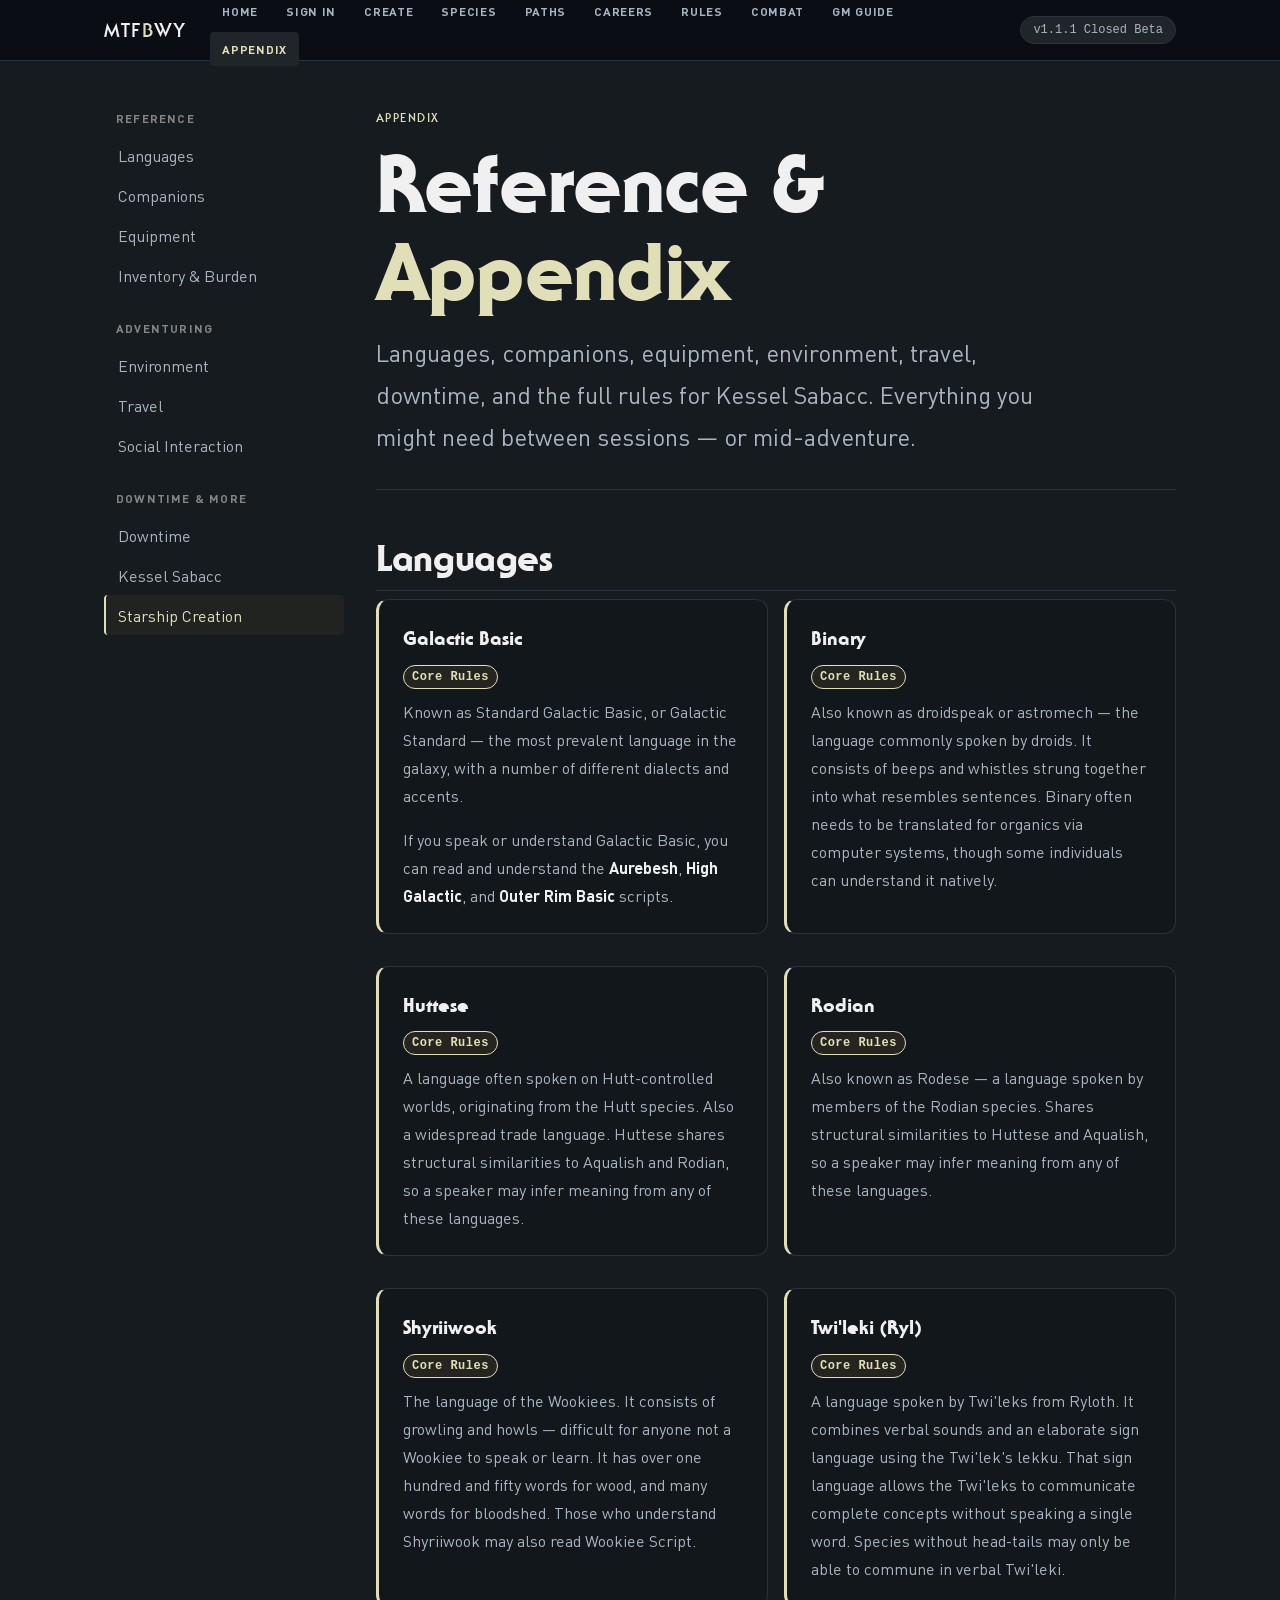
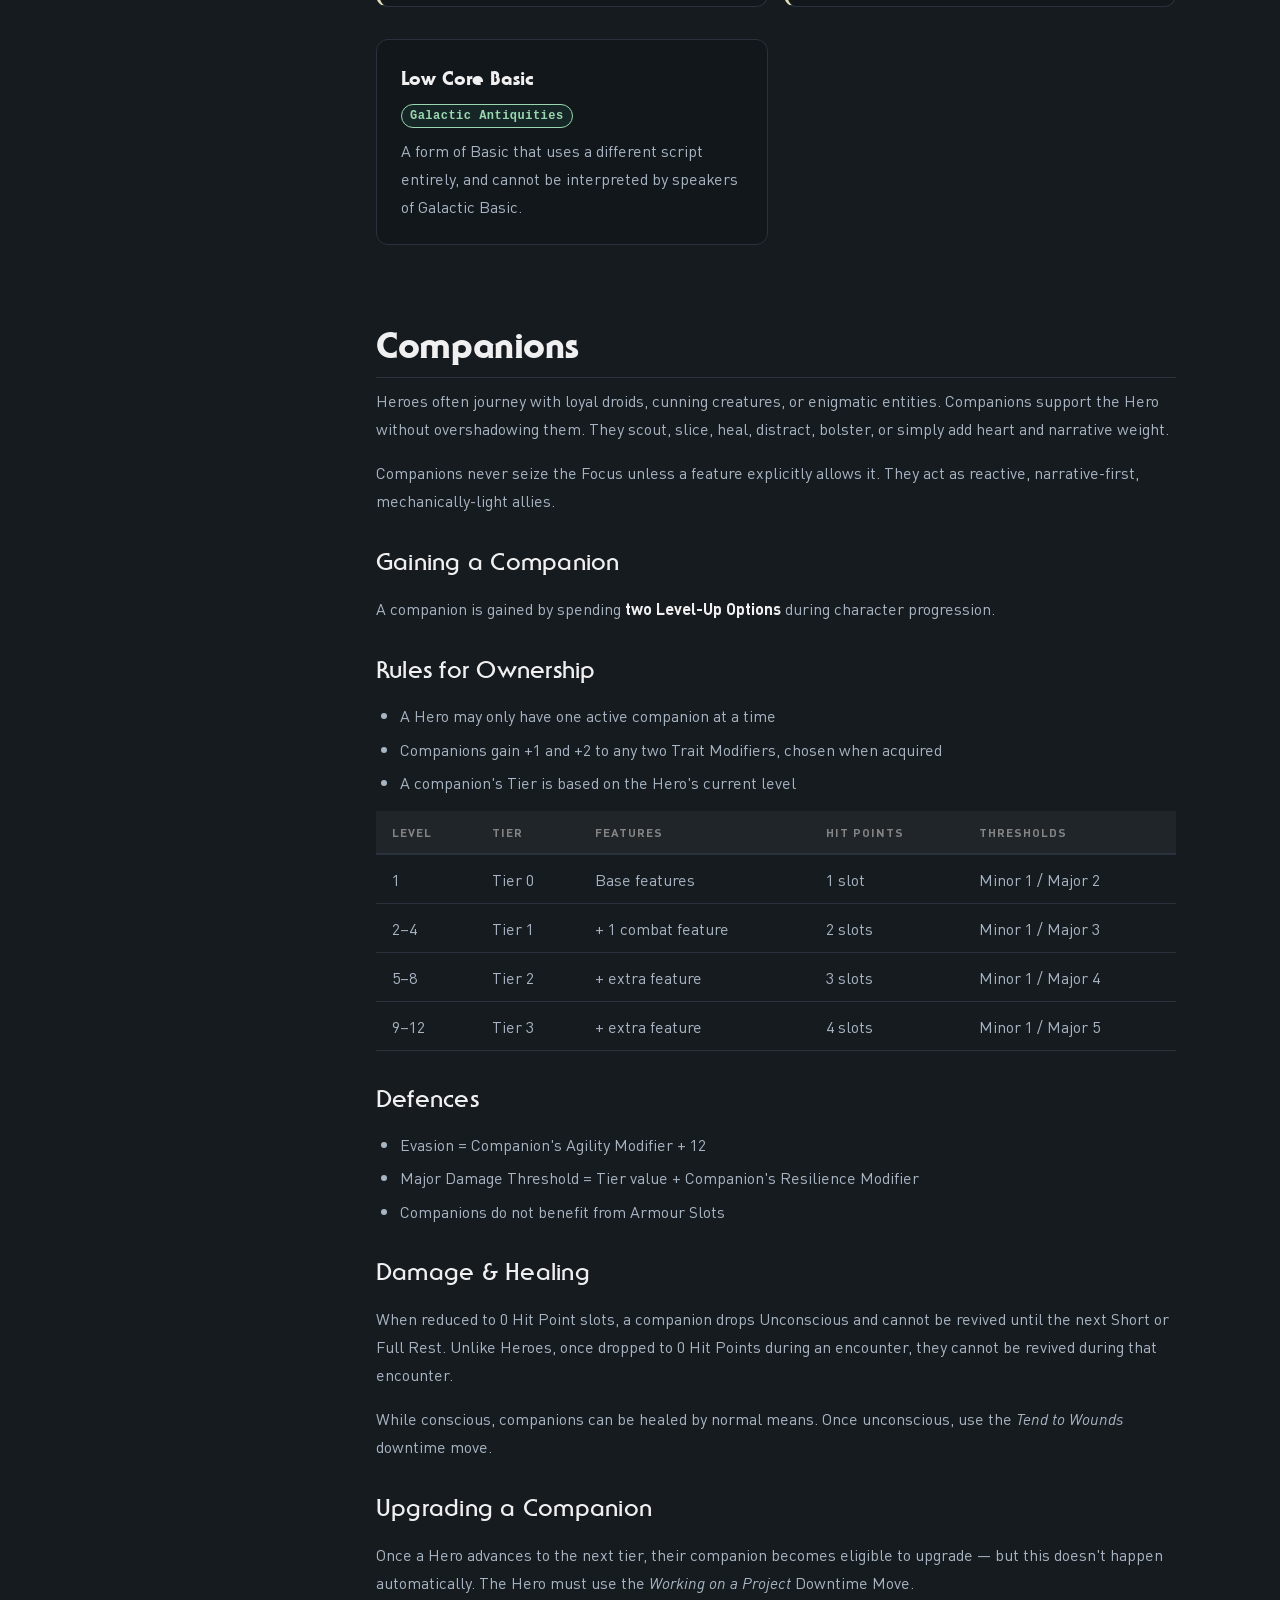
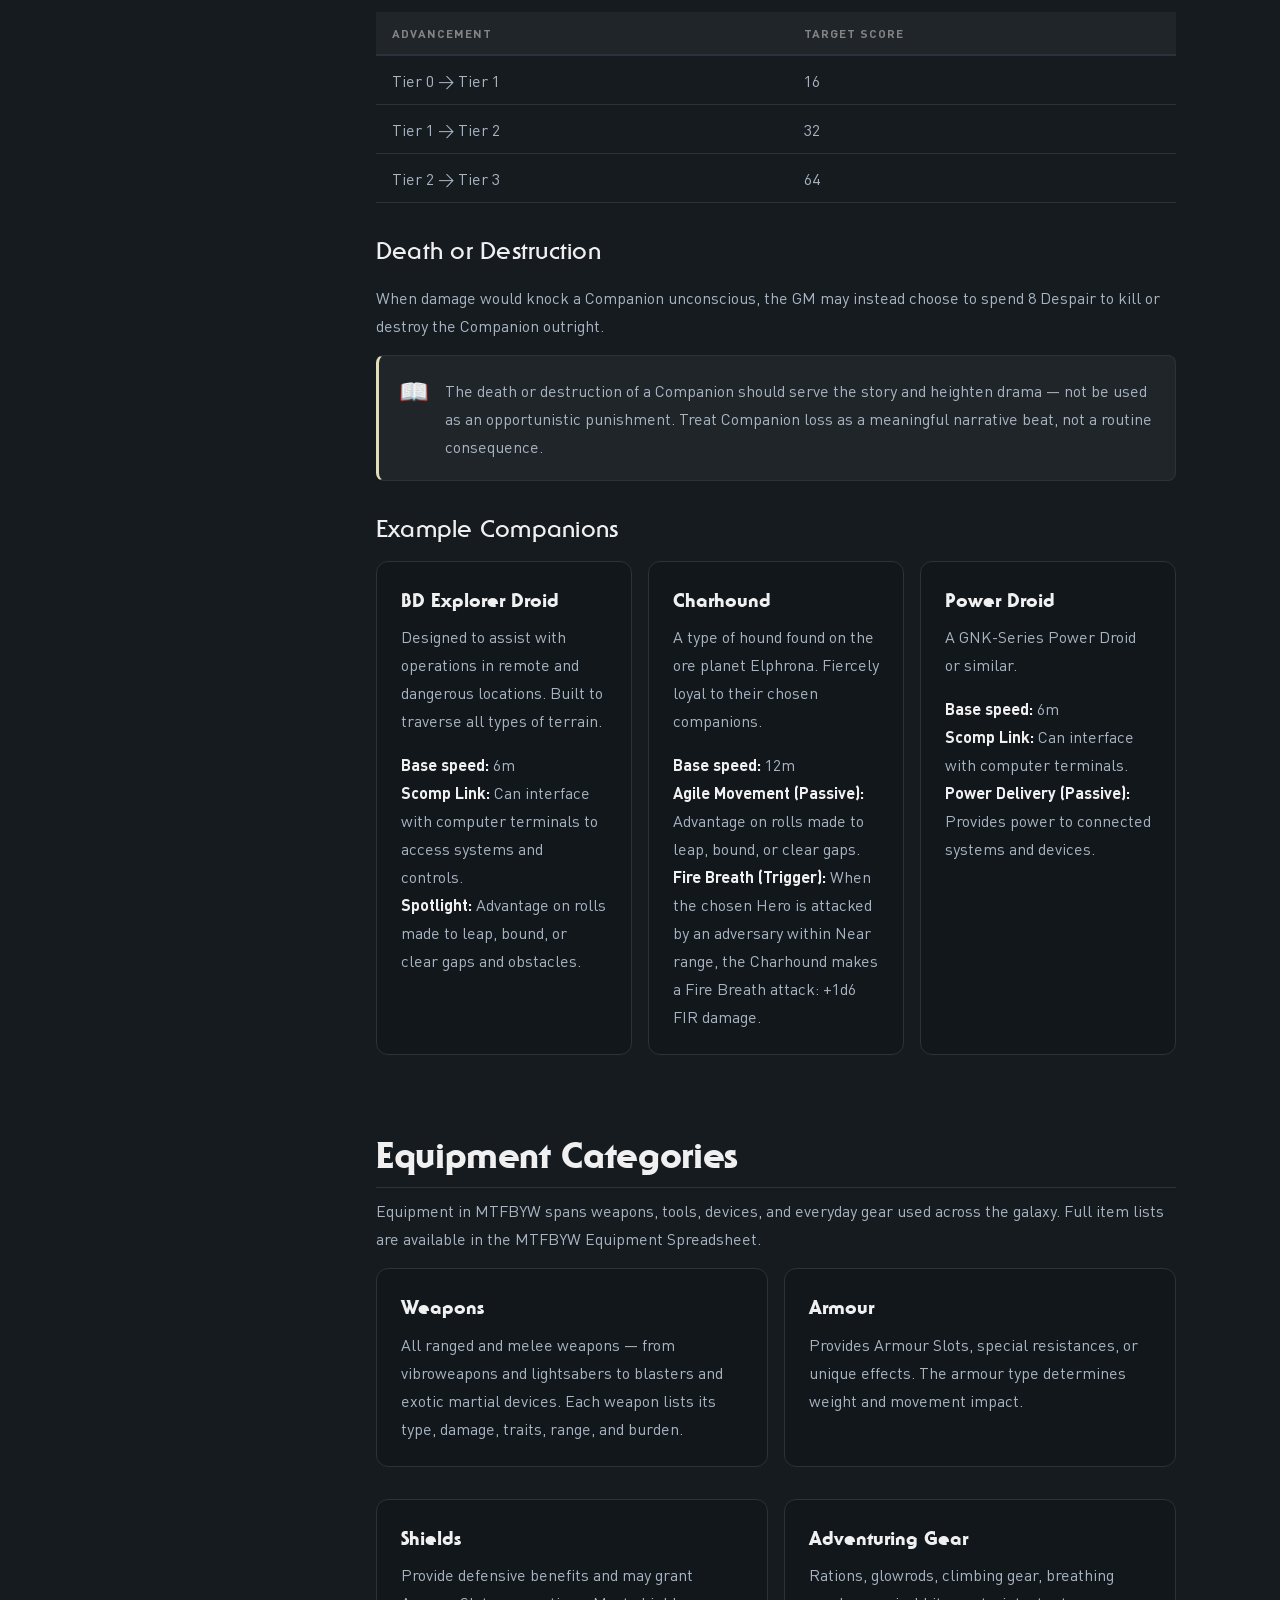
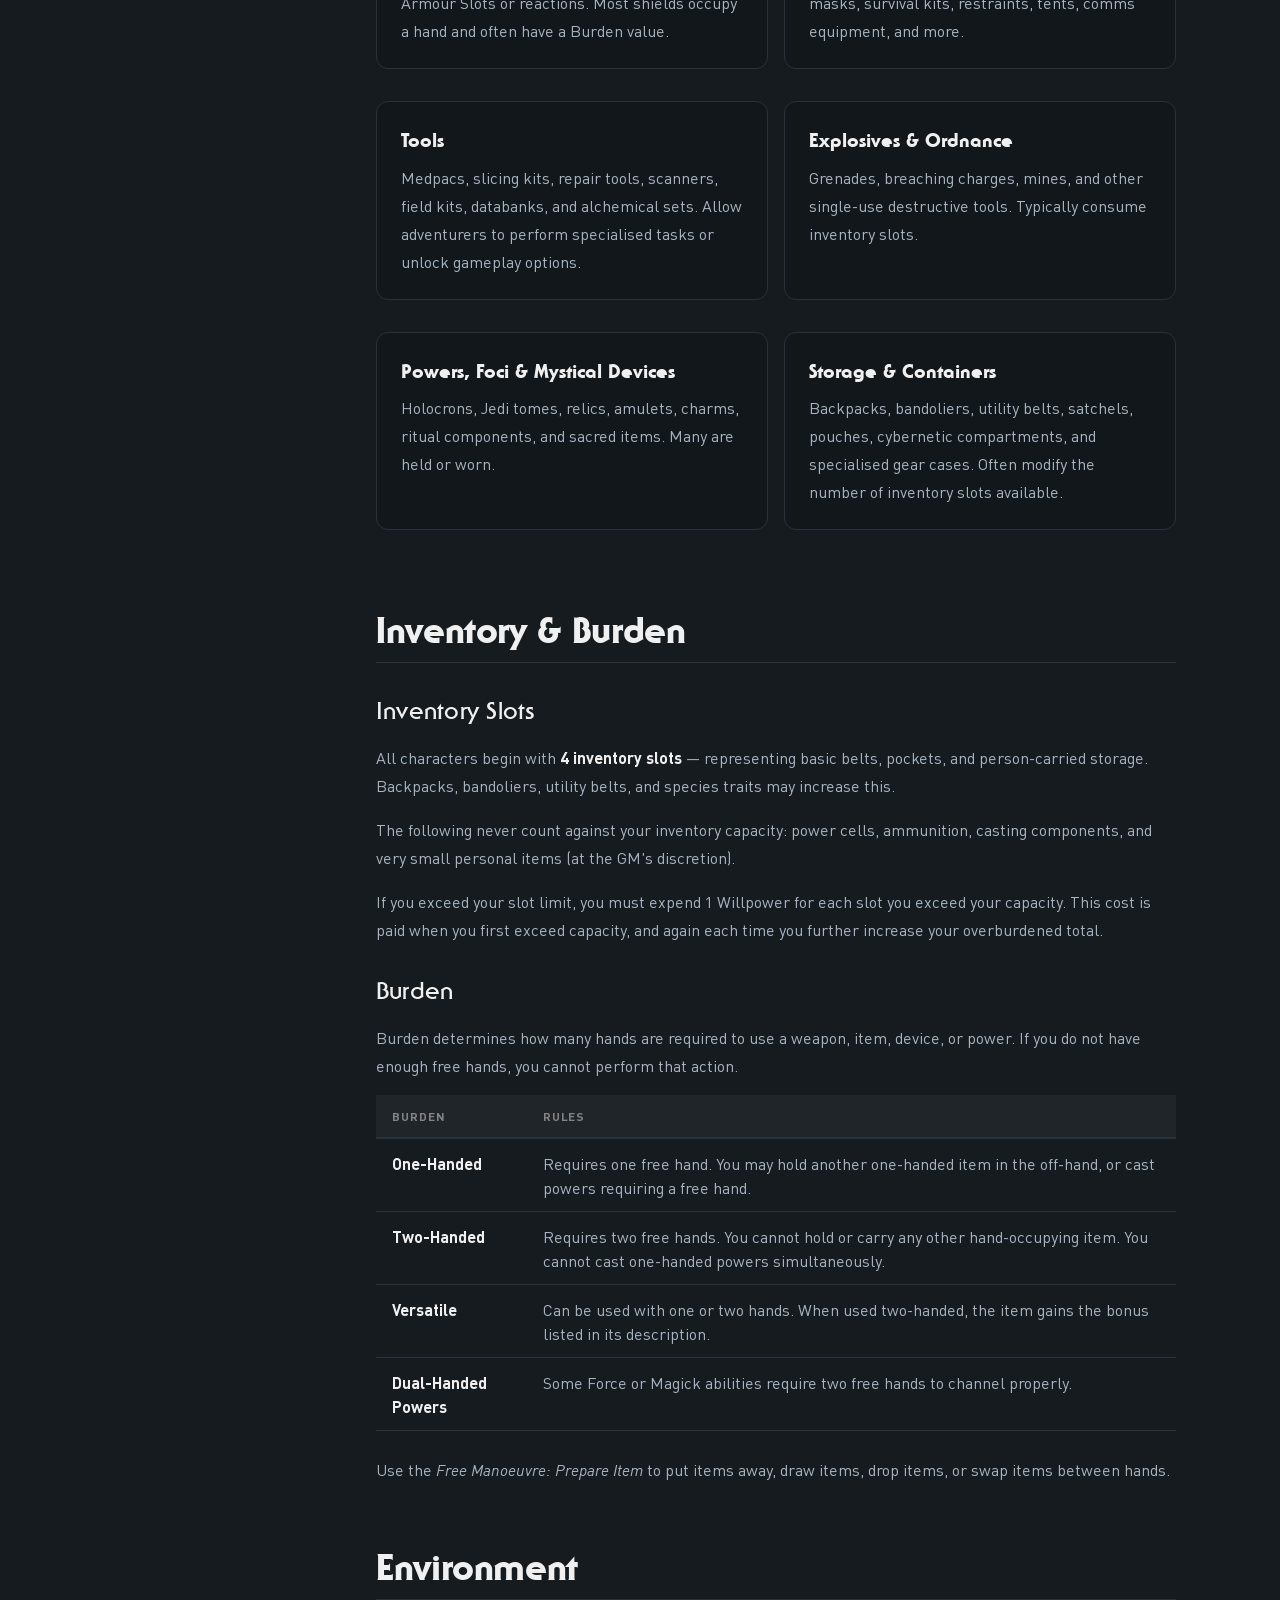
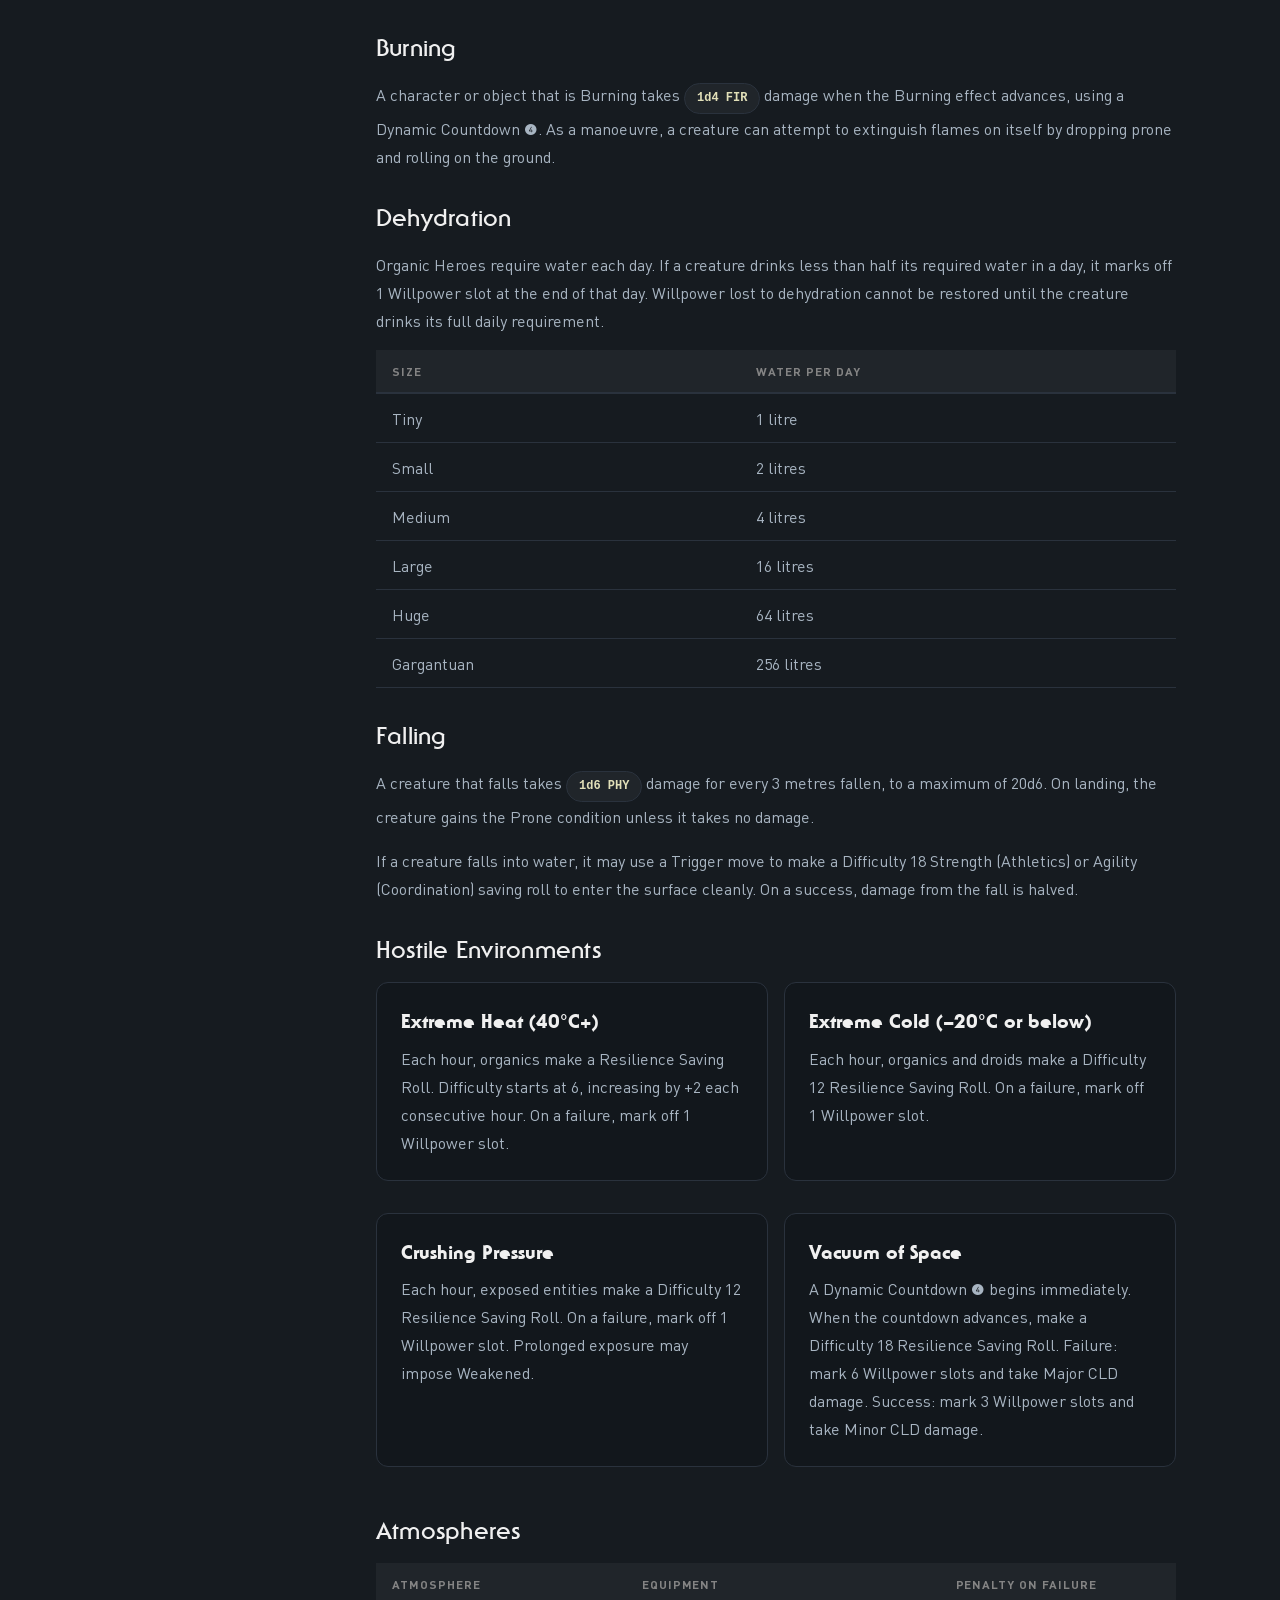
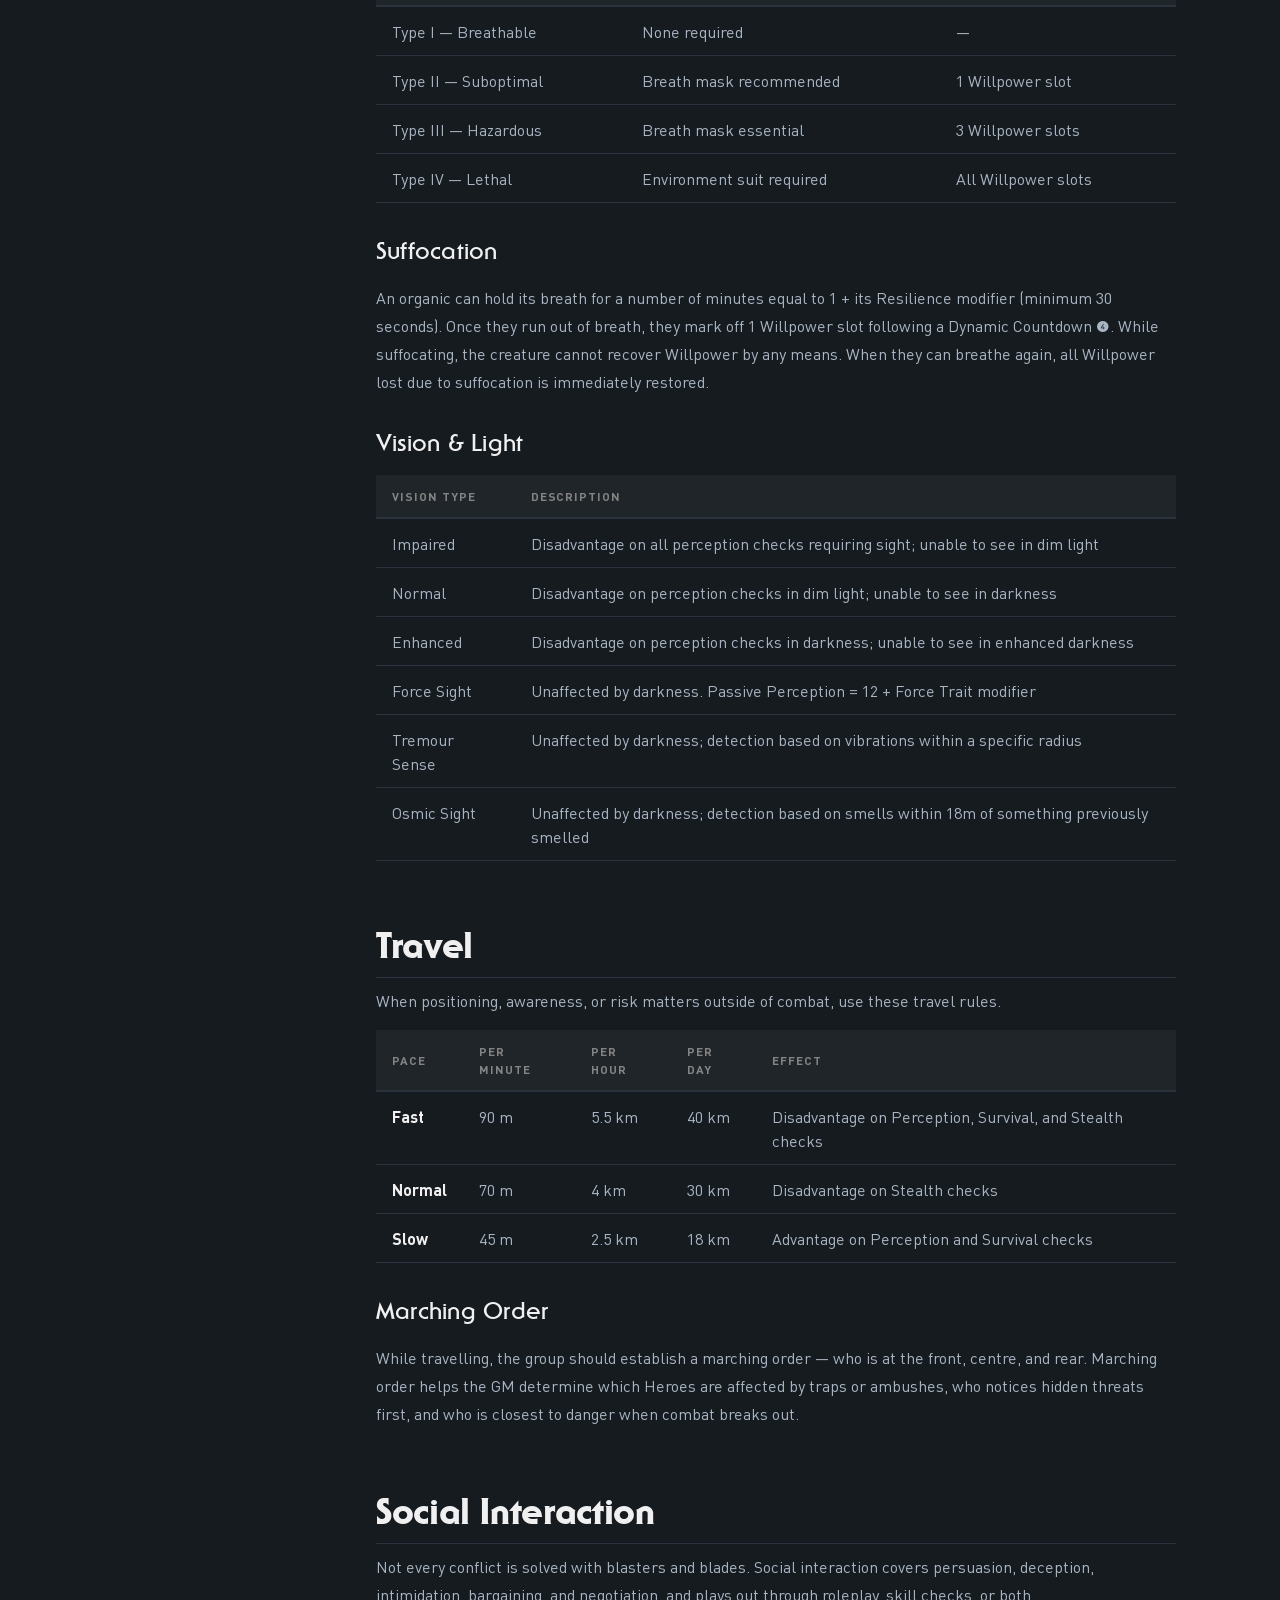
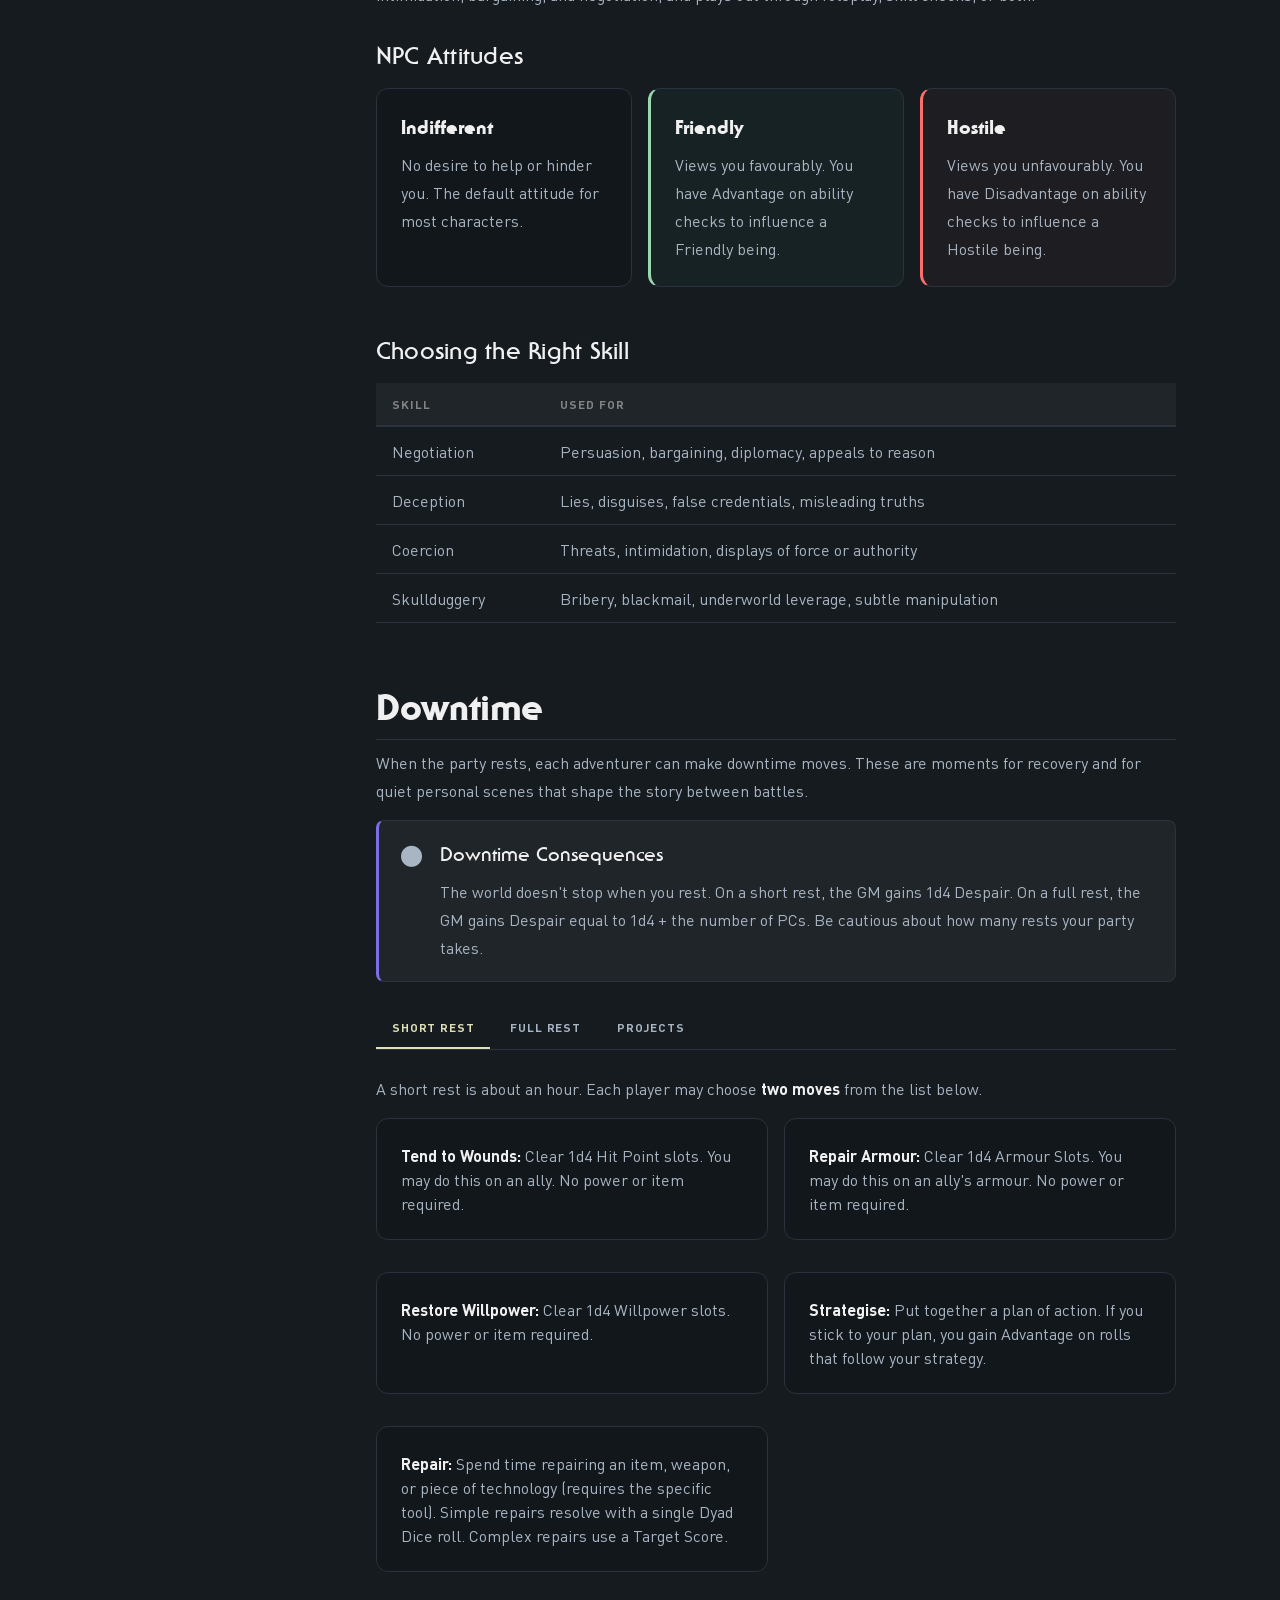
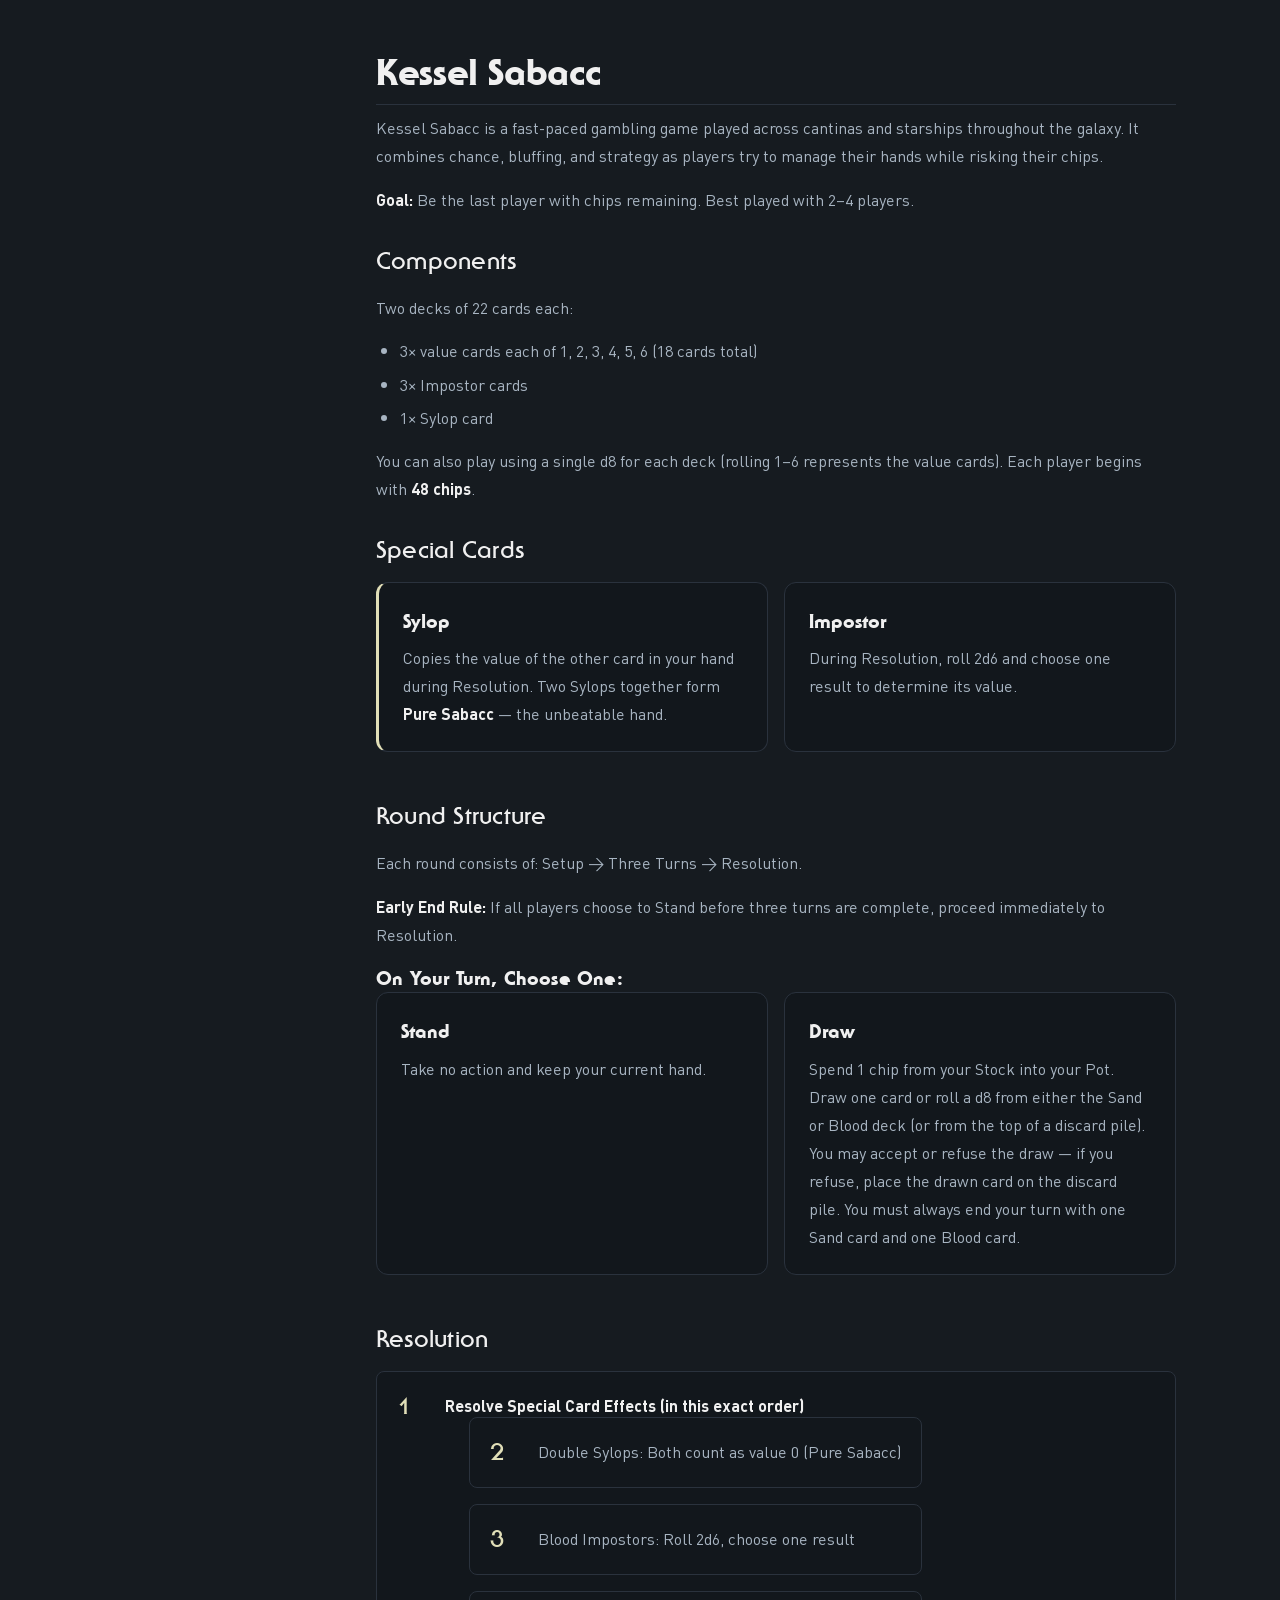
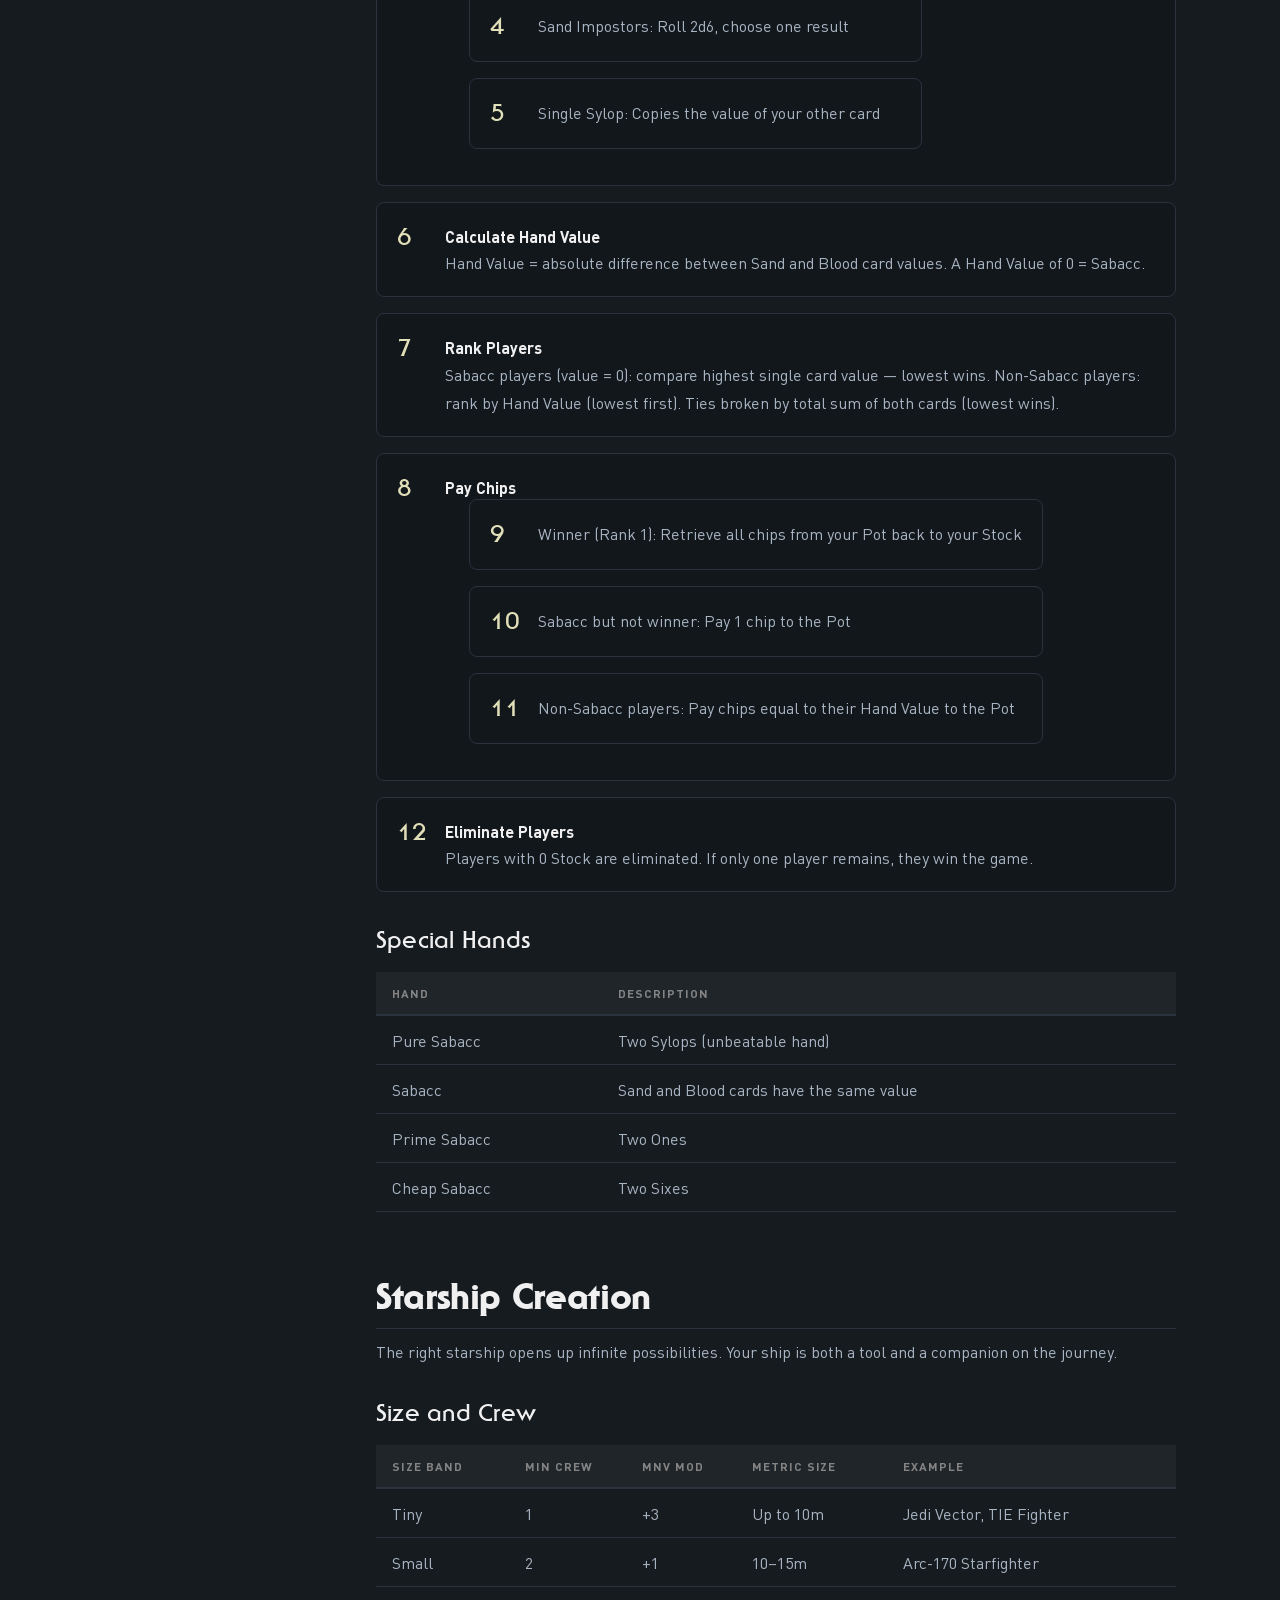
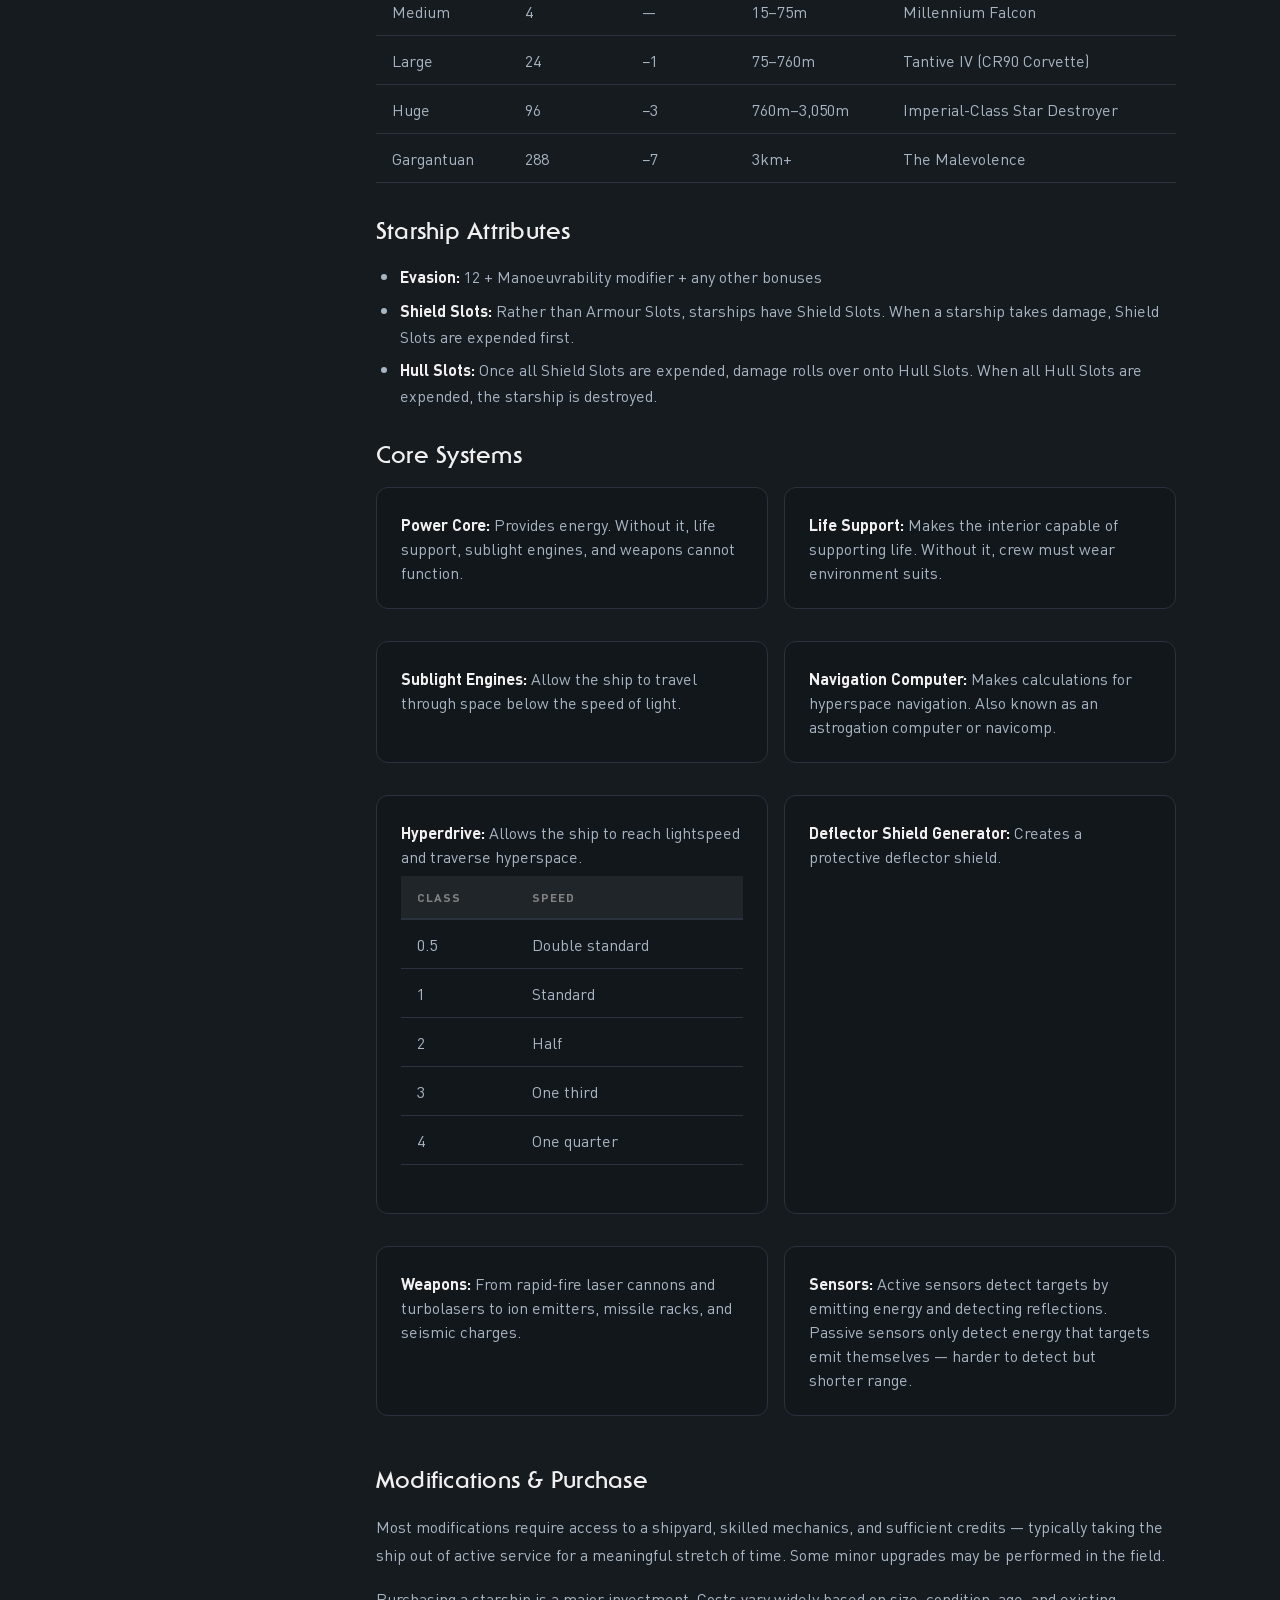
==== appendix.html @ 718ded1e "Add files via upload" ====
<!DOCTYPE html>
<html lang="en-GB">
<head>
  <meta charset="UTF-8">
  <meta name="viewport" content="width=device-width, initial-scale=1.0">
  <title>Appendix — MTFBYW</title>
  <link rel="stylesheet" href="css/tokens.css">
  <link rel="stylesheet" href="css/layout.css">
</head>
<body>

<div id="site-header-mount"></div>

<div class="page-wrap">

  <aside class="sidebar">
    <div class="sidebar-group">
      <span class="sidebar-label">Reference</span>
      <a href="#languages"    class="sidebar-link">Languages</a>
      <a href="#companions"   class="sidebar-link">Companions</a>
      <a href="#equipment"    class="sidebar-link">Equipment</a>
      <a href="#inventory"    class="sidebar-link">Inventory &amp; Burden</a>
    </div>
    <div class="sidebar-group">
      <span class="sidebar-label">Adventuring</span>
      <a href="#environment"  class="sidebar-link">Environment</a>
      <a href="#travel"       class="sidebar-link">Travel</a>
      <a href="#social"       class="sidebar-link">Social Interaction</a>
    </div>
    <div class="sidebar-group">
      <span class="sidebar-label">Downtime &amp; More</span>
      <a href="#downtime"     class="sidebar-link">Downtime</a>
      <a href="#sabacc"       class="sidebar-link">Kessel Sabacc</a>
      <a href="#starships"    class="sidebar-link">Starship Creation</a>
    </div>
  </aside>

  <article class="content">

    <header class="page-hero">
      <span class="page-hero__eyebrow">Appendix</span>
      <h1 class="page-hero__title">Reference &amp; <em>Appendix</em></h1>
      <p class="page-hero__lead">Languages, companions, equipment, environment, travel, downtime, and the full rules for Kessel Sabacc. Everything you might need between sessions — or mid-adventure.</p>
    </header>

    <!-- Languages -->
    <section id="languages" class="rule-section">
      <h2 class="section-title">Languages</h2>

      <div class="grid-2">
        <div class="card card--feature">
          <div class="card__title">Galactic Basic</div>
          <span class="badge badge--core" style="margin-bottom:var(--space-2);display:inline-block;">Core Rules</span>
          <p>Known as Standard Galactic Basic, or Galactic Standard — the most prevalent language in the galaxy, with a number of different dialects and accents.</p>
          <p>If you speak or understand Galactic Basic, you can read and understand the <strong>Aurebesh</strong>, <strong>High Galactic</strong>, and <strong>Outer Rim Basic</strong> scripts.</p>
        </div>
        <div class="card card--feature">
          <div class="card__title">Binary</div>
          <span class="badge badge--core" style="margin-bottom:var(--space-2);display:inline-block;">Core Rules</span>
          <p>Also known as droidspeak or astromech — the language commonly spoken by droids. It consists of beeps and whistles strung together into what resembles sentences. Binary often needs to be translated for organics via computer systems, though some individuals can understand it natively.</p>
        </div>
        <div class="card card--feature">
          <div class="card__title">Huttese</div>
          <span class="badge badge--core" style="margin-bottom:var(--space-2);display:inline-block;">Core Rules</span>
          <p>A language often spoken on Hutt-controlled worlds, originating from the Hutt species. Also a widespread trade language. Huttese shares structural similarities to Aqualish and Rodian, so a speaker may infer meaning from any of these languages.</p>
        </div>
        <div class="card card--feature">
          <div class="card__title">Rodian</div>
          <span class="badge badge--core" style="margin-bottom:var(--space-2);display:inline-block;">Core Rules</span>
          <p>Also known as Rodese — a language spoken by members of the Rodian species. Shares structural similarities to Huttese and Aqualish, so a speaker may infer meaning from any of these languages.</p>
        </div>
        <div class="card card--feature">
          <div class="card__title">Shyriiwook</div>
          <span class="badge badge--core" style="margin-bottom:var(--space-2);display:inline-block;">Core Rules</span>
          <p>The language of the Wookiees. It consists of growling and howls — difficult for anyone not a Wookiee to speak or learn. It has over one hundred and fifty words for wood, and many words for bloodshed. Those who understand Shyriiwook may also read Wookiee Script.</p>
        </div>
        <div class="card card--feature">
          <div class="card__title">Twi'leki (Ryl)</div>
          <span class="badge badge--core" style="margin-bottom:var(--space-2);display:inline-block;">Core Rules</span>
          <p>A language spoken by Twi'leks from Ryloth. It combines verbal sounds and an elaborate sign language using the Twi'lek's lekku. That sign language allows the Twi'leks to communicate complete concepts without speaking a single word. Species without head-tails may only be able to commune in verbal Twi'leki.</p>
        </div>
        <div class="card">
          <div class="card__title">Low Core Basic</div>
          <span class="badge badge--sourcebook" style="margin-bottom:var(--space-2);display:inline-block;">Galactic Antiquities</span>
          <p>A form of Basic that uses a different script entirely, and cannot be interpreted by speakers of Galactic Basic.</p>
        </div>
      </div>
    </section>

    <!-- Companions -->
    <section id="companions" class="rule-section">
      <h2 class="section-title">Companions</h2>
      <p>Heroes often journey with loyal droids, cunning creatures, or enigmatic entities. Companions support the Hero without overshadowing them. They scout, slice, heal, distract, bolster, or simply add heart and narrative weight.</p>
      <p>Companions never seize the Focus unless a feature explicitly allows it. They act as reactive, narrative-first, mechanically-light allies.</p>

      <h3 class="section-subtitle">Gaining a Companion</h3>
      <p>A companion is gained by spending <strong>two Level-Up Options</strong> during character progression.</p>

      <h3 class="section-subtitle">Rules for Ownership</h3>
      <ul>
        <li>A Hero may only have one active companion at a time</li>
        <li>Companions gain +1 and +2 to any two Trait Modifiers, chosen when acquired</li>
        <li>A companion's Tier is based on the Hero's current level</li>
      </ul>

      <table>
        <thead><tr><th>Level</th><th>Tier</th><th>Features</th><th>Hit Points</th><th>Thresholds</th></tr></thead>
        <tbody>
          <tr><td>1</td><td>Tier 0</td><td>Base features</td><td>1 slot</td><td>Minor 1 / Major 2</td></tr>
          <tr><td>2–4</td><td>Tier 1</td><td>+ 1 combat feature</td><td>2 slots</td><td>Minor 1 / Major 3</td></tr>
          <tr><td>5–8</td><td>Tier 2</td><td>+ extra feature</td><td>3 slots</td><td>Minor 1 / Major 4</td></tr>
          <tr><td>9–12</td><td>Tier 3</td><td>+ extra feature</td><td>4 slots</td><td>Minor 1 / Major 5</td></tr>
        </tbody>
      </table>

      <h3 class="section-subtitle">Defences</h3>
      <ul>
        <li>Evasion = Companion's Agility Modifier + 12</li>
        <li>Major Damage Threshold = Tier value + Companion's Resilience Modifier</li>
        <li>Companions do not benefit from Armour Slots</li>
      </ul>

      <h3 class="section-subtitle">Damage &amp; Healing</h3>
      <p>When reduced to 0 Hit Point slots, a companion drops Unconscious and cannot be revived until the next Short or Full Rest. Unlike Heroes, once dropped to 0 Hit Points during an encounter, they cannot be revived during that encounter.</p>
      <p>While conscious, companions can be healed by normal means. Once unconscious, use the <em>Tend to Wounds</em> downtime move.</p>

      <h3 class="section-subtitle">Upgrading a Companion</h3>
      <p>Once a Hero advances to the next tier, their companion becomes eligible to upgrade — but this doesn't happen automatically. The Hero must use the <em>Working on a Project</em> Downtime Move.</p>

      <table>
        <thead><tr><th>Advancement</th><th>Target Score</th></tr></thead>
        <tbody>
          <tr><td>Tier 0 → Tier 1</td><td>16</td></tr>
          <tr><td>Tier 1 → Tier 2</td><td>32</td></tr>
          <tr><td>Tier 2 → Tier 3</td><td>64</td></tr>
        </tbody>
      </table>

      <h3 class="section-subtitle">Death or Destruction</h3>
      <p>When damage would knock a Companion unconscious, the GM may instead choose to spend 8 Despair to kill or destroy the Companion outright.</p>

      <div class="callout callout--balance">
        <div class="callout__icon">📖</div>
        <div class="callout__body">
          <p>The death or destruction of a Companion should serve the story and heighten drama — not be used as an opportunistic punishment. Treat Companion loss as a meaningful narrative beat, not a routine consequence.</p>
        </div>
      </div>

      <h3 class="section-subtitle">Example Companions</h3>
      <div class="grid-3">
        <div class="card">
          <div class="card__title">BD Explorer Droid</div>
          <p>Designed to assist with operations in remote and dangerous locations. Built to traverse all types of terrain.</p>
          <p><strong>Base speed:</strong> 6m<br>
          <strong>Scomp Link:</strong> Can interface with computer terminals to access systems and controls.<br>
          <strong>Spotlight:</strong> Advantage on rolls made to leap, bound, or clear gaps and obstacles.</p>
        </div>
        <div class="card">
          <div class="card__title">Charhound</div>
          <p>A type of hound found on the ore planet Elphrona. Fiercely loyal to their chosen companions.</p>
          <p><strong>Base speed:</strong> 12m<br>
          <strong>Agile Movement (Passive):</strong> Advantage on rolls made to leap, bound, or clear gaps.<br>
          <strong>Fire Breath (Trigger):</strong> When the chosen Hero is attacked by an adversary within Near range, the Charhound makes a Fire Breath attack: +1d6 FIR damage.</p>
        </div>
        <div class="card">
          <div class="card__title">Power Droid</div>
          <p>A GNK-Series Power Droid or similar.</p>
          <p><strong>Base speed:</strong> 6m<br>
          <strong>Scomp Link:</strong> Can interface with computer terminals.<br>
          <strong>Power Delivery (Passive):</strong> Provides power to connected systems and devices.</p>
        </div>
      </div>
    </section>

    <!-- Equipment -->
    <section id="equipment" class="rule-section">
      <h2 class="section-title">Equipment Categories</h2>
      <p>Equipment in MTFBYW spans weapons, tools, devices, and everyday gear used across the galaxy. Full item lists are available in the MTFBYW Equipment Spreadsheet.</p>

      <div class="grid-2">
        <div class="card"><div class="card__title">Weapons</div><p>All ranged and melee weapons — from vibroweapons and lightsabers to blasters and exotic martial devices. Each weapon lists its type, damage, traits, range, and burden.</p></div>
        <div class="card"><div class="card__title">Armour</div><p>Provides Armour Slots, special resistances, or unique effects. The armour type determines weight and movement impact.</p></div>
        <div class="card"><div class="card__title">Shields</div><p>Provide defensive benefits and may grant Armour Slots or reactions. Most shields occupy a hand and often have a Burden value.</p></div>
        <div class="card"><div class="card__title">Adventuring Gear</div><p>Rations, glowrods, climbing gear, breathing masks, survival kits, restraints, tents, comms equipment, and more.</p></div>
        <div class="card"><div class="card__title">Tools</div><p>Medpacs, slicing kits, repair tools, scanners, field kits, databanks, and alchemical sets. Allow adventurers to perform specialised tasks or unlock gameplay options.</p></div>
        <div class="card"><div class="card__title">Explosives &amp; Ordnance</div><p>Grenades, breaching charges, mines, and other single-use destructive tools. Typically consume inventory slots.</p></div>
        <div class="card"><div class="card__title">Powers, Foci &amp; Mystical Devices</div><p>Holocrons, Jedi tomes, relics, amulets, charms, ritual components, and sacred items. Many are held or worn.</p></div>
        <div class="card"><div class="card__title">Storage &amp; Containers</div><p>Backpacks, bandoliers, utility belts, satchels, pouches, cybernetic compartments, and specialised gear cases. Often modify the number of inventory slots available.</p></div>
      </div>
    </section>

    <!-- Inventory and Burden -->
    <section id="inventory" class="rule-section">
      <h2 class="section-title">Inventory &amp; Burden</h2>

      <h3 class="section-subtitle">Inventory Slots</h3>
      <p>All characters begin with <strong>4 inventory slots</strong> — representing basic belts, pockets, and person-carried storage. Backpacks, bandoliers, utility belts, and species traits may increase this.</p>

      <p>The following never count against your inventory capacity: power cells, ammunition, casting components, and very small personal items (at the GM's discretion).</p>

      <p>If you exceed your slot limit, you must expend 1 Willpower for each slot you exceed your capacity. This cost is paid when you first exceed capacity, and again each time you further increase your overburdened total.</p>

      <h3 class="section-subtitle">Burden</h3>
      <p>Burden determines how many hands are required to use a weapon, item, device, or power. If you do not have enough free hands, you cannot perform that action.</p>

      <table>
        <thead><tr><th>Burden</th><th>Rules</th></tr></thead>
        <tbody>
          <tr><td><strong>One-Handed</strong></td><td>Requires one free hand. You may hold another one-handed item in the off-hand, or cast powers requiring a free hand.</td></tr>
          <tr><td><strong>Two-Handed</strong></td><td>Requires two free hands. You cannot hold or carry any other hand-occupying item. You cannot cast one-handed powers simultaneously.</td></tr>
          <tr><td><strong>Versatile</strong></td><td>Can be used with one or two hands. When used two-handed, the item gains the bonus listed in its description.</td></tr>
          <tr><td><strong>Dual-Handed Powers</strong></td><td>Some Force or Magick abilities require two free hands to channel properly.</td></tr>
        </tbody>
      </table>

      <p>Use the <em>Free Manoeuvre: Prepare Item</em> to put items away, draw items, drop items, or swap items between hands.</p>
    </section>

    <!-- Environment -->
    <section id="environment" class="rule-section">
      <h2 class="section-title">Environment</h2>

      <h3 class="section-subtitle">Burning</h3>
      <p>A character or object that is Burning takes <span class="die-pill">1d4 FIR</span> damage when the Burning effect advances, using a Dynamic Countdown (4). As a manoeuvre, a creature can attempt to extinguish flames on itself by dropping prone and rolling on the ground.</p>

      <h3 class="section-subtitle">Dehydration</h3>
      <p>Organic Heroes require water each day. If a creature drinks less than half its required water in a day, it marks off 1 Willpower slot at the end of that day. Willpower lost to dehydration cannot be restored until the creature drinks its full daily requirement.</p>
      <table>
        <thead><tr><th>Size</th><th>Water per Day</th></tr></thead>
        <tbody>
          <tr><td>Tiny</td><td>1 litre</td></tr>
          <tr><td>Small</td><td>2 litres</td></tr>
          <tr><td>Medium</td><td>4 litres</td></tr>
          <tr><td>Large</td><td>16 litres</td></tr>
          <tr><td>Huge</td><td>64 litres</td></tr>
          <tr><td>Gargantuan</td><td>256 litres</td></tr>
        </tbody>
      </table>

      <h3 class="section-subtitle">Falling</h3>
      <p>A creature that falls takes <span class="die-pill">1d6 PHY</span> damage for every 3 metres fallen, to a maximum of 20d6. On landing, the creature gains the Prone condition unless it takes no damage.</p>
      <p>If a creature falls into water, it may use a Trigger move to make a Difficulty 18 Strength (Athletics) or Agility (Coordination) saving roll to enter the surface cleanly. On a success, damage from the fall is halved.</p>

      <h3 class="section-subtitle">Hostile Environments</h3>
      <div class="grid-2">
        <div class="card">
          <div class="card__title">Extreme Heat (40°C+)</div>
          <p>Each hour, organics make a Resilience Saving Roll. Difficulty starts at 6, increasing by +2 each consecutive hour. On a failure, mark off 1 Willpower slot.</p>
        </div>
        <div class="card">
          <div class="card__title">Extreme Cold (−20°C or below)</div>
          <p>Each hour, organics and droids make a Difficulty 12 Resilience Saving Roll. On a failure, mark off 1 Willpower slot.</p>
        </div>
        <div class="card">
          <div class="card__title">Crushing Pressure</div>
          <p>Each hour, exposed entities make a Difficulty 12 Resilience Saving Roll. On a failure, mark off 1 Willpower slot. Prolonged exposure may impose Weakened.</p>
        </div>
        <div class="card">
          <div class="card__title">Vacuum of Space</div>
          <p>A Dynamic Countdown (4) begins immediately. When the countdown advances, make a Difficulty 18 Resilience Saving Roll. Failure: mark 6 Willpower slots and take Major CLD damage. Success: mark 3 Willpower slots and take Minor CLD damage.</p>
        </div>
      </div>

      <h3 class="section-subtitle">Atmospheres</h3>
      <table>
        <thead><tr><th>Atmosphere</th><th>Equipment</th><th>Penalty on Failure</th></tr></thead>
        <tbody>
          <tr><td>Type I — Breathable</td><td>None required</td><td>—</td></tr>
          <tr><td>Type II — Suboptimal</td><td>Breath mask recommended</td><td>1 Willpower slot</td></tr>
          <tr><td>Type III — Hazardous</td><td>Breath mask essential</td><td>3 Willpower slots</td></tr>
          <tr><td>Type IV — Lethal</td><td>Environment suit required</td><td>All Willpower slots</td></tr>
        </tbody>
      </table>

      <h3 class="section-subtitle">Suffocation</h3>
      <p>An organic can hold its breath for a number of minutes equal to 1 + its Resilience modifier (minimum 30 seconds). Once they run out of breath, they mark off 1 Willpower slot following a Dynamic Countdown (4). While suffocating, the creature cannot recover Willpower by any means. When they can breathe again, all Willpower lost due to suffocation is immediately restored.</p>

      <h3 class="section-subtitle">Vision &amp; Light</h3>
      <table>
        <thead><tr><th>Vision Type</th><th>Description</th></tr></thead>
        <tbody>
          <tr><td>Impaired</td><td>Disadvantage on all perception checks requiring sight; unable to see in dim light</td></tr>
          <tr><td>Normal</td><td>Disadvantage on perception checks in dim light; unable to see in darkness</td></tr>
          <tr><td>Enhanced</td><td>Disadvantage on perception checks in darkness; unable to see in enhanced darkness</td></tr>
          <tr><td>Force Sight</td><td>Unaffected by darkness. Passive Perception = 12 + Force Trait modifier</td></tr>
          <tr><td>Tremour Sense</td><td>Unaffected by darkness; detection based on vibrations within a specific radius</td></tr>
          <tr><td>Osmic Sight</td><td>Unaffected by darkness; detection based on smells within 18m of something previously smelled</td></tr>
        </tbody>
      </table>
    </section>

    <!-- Travel -->
    <section id="travel" class="rule-section">
      <h2 class="section-title">Travel</h2>
      <p>When positioning, awareness, or risk matters outside of combat, use these travel rules.</p>

      <table>
        <thead><tr><th>Pace</th><th>Per Minute</th><th>Per Hour</th><th>Per Day</th><th>Effect</th></tr></thead>
        <tbody>
          <tr>
            <td><strong>Fast</strong></td>
            <td>90 m</td>
            <td>5.5 km</td>
            <td>40 km</td>
            <td>Disadvantage on Perception, Survival, and Stealth checks</td>
          </tr>
          <tr>
            <td><strong>Normal</strong></td>
            <td>70 m</td>
            <td>4 km</td>
            <td>30 km</td>
            <td>Disadvantage on Stealth checks</td>
          </tr>
          <tr>
            <td><strong>Slow</strong></td>
            <td>45 m</td>
            <td>2.5 km</td>
            <td>18 km</td>
            <td>Advantage on Perception and Survival checks</td>
          </tr>
        </tbody>
      </table>

      <h3 class="section-subtitle">Marching Order</h3>
      <p>While travelling, the group should establish a marching order — who is at the front, centre, and rear. Marching order helps the GM determine which Heroes are affected by traps or ambushes, who notices hidden threats first, and who is closest to danger when combat breaks out.</p>
    </section>

    <!-- Social Interaction -->
    <section id="social" class="rule-section">
      <h2 class="section-title">Social Interaction</h2>
      <p>Not every conflict is solved with blasters and blades. Social interaction covers persuasion, deception, intimidation, bargaining, and negotiation, and plays out through roleplay, skill checks, or both.</p>

      <h3 class="section-subtitle">NPC Attitudes</h3>
      <div class="grid-3">
        <div class="card"><div class="card__title">Indifferent</div><p>No desire to help or hinder you. The default attitude for most characters.</p></div>
        <div class="card card--success"><div class="card__title">Friendly</div><p>Views you favourably. You have Advantage on ability checks to influence a Friendly being.</p></div>
        <div class="card card--warning"><div class="card__title">Hostile</div><p>Views you unfavourably. You have Disadvantage on ability checks to influence a Hostile being.</p></div>
      </div>

      <h3 class="section-subtitle">Choosing the Right Skill</h3>
      <table>
        <thead><tr><th>Skill</th><th>Used For</th></tr></thead>
        <tbody>
          <tr><td>Negotiation</td><td>Persuasion, bargaining, diplomacy, appeals to reason</td></tr>
          <tr><td>Deception</td><td>Lies, disguises, false credentials, misleading truths</td></tr>
          <tr><td>Coercion</td><td>Threats, intimidation, displays of force or authority</td></tr>
          <tr><td>Skullduggery</td><td>Bribery, blackmail, underworld leverage, subtle manipulation</td></tr>
        </tbody>
      </table>
    </section>

    <!-- Downtime -->
    <section id="downtime" class="rule-section">
      <h2 class="section-title">Downtime</h2>
      <p>When the party rests, each adventurer can make downtime moves. These are moments for recovery and for quiet personal scenes that shape the story between battles.</p>

      <div class="callout callout--despair">
        <div class="callout__icon">🌑</div>
        <div class="callout__body">
          <div class="callout__title">Downtime Consequences</div>
          <p>The world doesn't stop when you rest. On a short rest, the GM gains 1d4 Despair. On a full rest, the GM gains Despair equal to 1d4 + the number of PCs. Be cautious about how many rests your party takes.</p>
        </div>
      </div>

      <div class="tabs" style="margin-top:var(--space-6);">
        <div class="tab-list">
          <button class="tab-btn">Short Rest</button>
          <button class="tab-btn">Full Rest</button>
          <button class="tab-btn">Projects</button>
        </div>

        <div class="tab-panel">
          <p>A short rest is about an hour. Each player may choose <strong>two moves</strong> from the list below.</p>
          <div class="grid-2">
            <div class="card"><strong>Tend to Wounds:</strong> Clear 1d4 Hit Point slots. You may do this on an ally. No power or item required.</div>
            <div class="card"><strong>Repair Armour:</strong> Clear 1d4 Armour Slots. You may do this on an ally's armour. No power or item required.</div>
            <div class="card"><strong>Restore Willpower:</strong> Clear 1d4 Willpower slots. No power or item required.</div>
            <div class="card"><strong>Strategise:</strong> Put together a plan of action. If you stick to your plan, you gain Advantage on rolls that follow your strategy.</div>
            <div class="card"><strong>Repair:</strong> Spend time repairing an item, weapon, or piece of technology (requires the specific tool). Simple repairs resolve with a single Dyad Dice roll. Complex repairs use a Target Score.</div>
          </div>
        </div>

        <div class="tab-panel">
          <p>A full rest is when characters find improvised shelter, relax for a few hours, and get some sleep. Each player may choose <strong>two moves</strong>.</p>
          <div class="grid-2">
            <div class="card"><strong>Tend to All Wounds:</strong> Remove all marked Hit Points. You may do this on an ally.</div>
            <div class="card"><strong>Repair All Armour:</strong> Clear all Armour Slots. You may do this on an ally.</div>
            <div class="card"><strong>Recover All Willpower:</strong> Clear all Willpower slots.</div>
            <div class="card"><strong>Strategise:</strong> As per short rest.</div>
            <div class="card"><strong>Repair:</strong> As per short rest. Full rest allows full repair of most items.</div>
            <div class="card"><strong>Work on a Project:</strong> Establish or continue work on a long-term project.</div>
          </div>
        </div>

        <div class="tab-panel">
          <p>The <em>Working on a Project</em> downtime move allows Heroes to undertake tasks requiring sustained effort over multiple full rests. The player and GM agree on the nature of the project and assign a Target Score.</p>

          <h4 style="margin-top:var(--space-4);margin-bottom:var(--space-3);color:var(--color-text);">Study and Learn</h4>
          <h5 style="margin-bottom:var(--space-2);color:var(--color-text-subdued);">Skill Proficiency</h5>
          <table>
            <thead><tr><th>From</th><th>To</th><th>Target Score</th></tr></thead>
            <tbody>
              <tr><td>Untrained</td><td>Trained</td><td>32</td></tr>
              <tr><td>Trained</td><td>Proficient</td><td>64</td></tr>
              <tr><td>Proficient</td><td>Expertise</td><td>96</td></tr>
              <tr><td>Expertise</td><td>Mastery</td><td>128</td></tr>
            </tbody>
          </table>

          <h5 style="margin-top:var(--space-4);margin-bottom:var(--space-2);color:var(--color-text-subdued);">Weapon or Tool Proficiency</h5>
          <table>
            <thead><tr><th>From</th><th>To</th><th>Target Score</th></tr></thead>
            <tbody>
              <tr><td>Untrained</td><td>Trained</td><td>64</td></tr>
              <tr><td>Trained</td><td>Proficient</td><td>196</td></tr>
              <tr><td>Proficient</td><td>Expertise</td><td>128</td></tr>
              <tr><td>Expertise</td><td>Mastery</td><td>160</td></tr>
            </tbody>
          </table>

          <h5 style="margin-top:var(--space-4);margin-bottom:var(--space-2);color:var(--color-text-subdued);">Gain a New Feature or Ability</h5>
          <table>
            <thead><tr><th>Ability Tier</th><th>Current Archetype</th><th>Current Path</th><th>Other Path</th></tr></thead>
            <tbody>
              <tr><td>Tier 0</td><td>64</td><td>96</td><td>128</td></tr>
              <tr><td>Tier 1</td><td>96</td><td>128</td><td>160</td></tr>
              <tr><td>Tier 2</td><td>128</td><td>160</td><td>192</td></tr>
              <tr><td>Tier 3</td><td>160</td><td>192</td><td>224</td></tr>
            </tbody>
          </table>
        </div>
      </div>
    </section>

    <!-- Kessel Sabacc -->
    <section id="sabacc" class="rule-section">
      <h2 class="section-title">Kessel Sabacc</h2>
      <p>Kessel Sabacc is a fast-paced gambling game played across cantinas and starships throughout the galaxy. It combines chance, bluffing, and strategy as players try to manage their hands while risking their chips.</p>
      <p><strong>Goal:</strong> Be the last player with chips remaining. Best played with 2–4 players.</p>

      <h3 class="section-subtitle">Components</h3>
      <p>Two decks of 22 cards each:</p>
      <ul>
        <li>3× value cards each of 1, 2, 3, 4, 5, 6 (18 cards total)</li>
        <li>3× Impostor cards</li>
        <li>1× Sylop card</li>
      </ul>
      <p>You can also play using a single d8 for each deck (rolling 1–6 represents the value cards). Each player begins with <strong>48 chips</strong>.</p>

      <h3 class="section-subtitle">Special Cards</h3>
      <div class="grid-2">
        <div class="card card--feature">
          <div class="card__title">Sylop</div>
          <p>Copies the value of the other card in your hand during Resolution. Two Sylops together form <strong>Pure Sabacc</strong> — the unbeatable hand.</p>
        </div>
        <div class="card">
          <div class="card__title">Impostor</div>
          <p>During Resolution, roll 2d6 and choose one result to determine its value.</p>
        </div>
      </div>

      <h3 class="section-subtitle">Round Structure</h3>
      <p>Each round consists of: Setup → Three Turns → Resolution.</p>
      <p><strong>Early End Rule:</strong> If all players choose to Stand before three turns are complete, proceed immediately to Resolution.</p>

      <h4 style="margin-top:var(--space-4);color:var(--color-text);">On Your Turn, Choose One:</h4>
      <div class="grid-2">
        <div class="card"><div class="card__title">Stand</div><p>Take no action and keep your current hand.</p></div>
        <div class="card">
          <div class="card__title">Draw</div>
          <p>Spend 1 chip from your Stock into your Pot. Draw one card or roll a d8 from either the Sand or Blood deck (or from the top of a discard pile). You may accept or refuse the draw — if you refuse, place the drawn card on the discard pile. You must always end your turn with one Sand card and one Blood card.</p>
        </div>
      </div>

      <h3 class="section-subtitle">Resolution</h3>
      <ol class="step-list">
        <li>
          <div>
            <strong>Resolve Special Card Effects (in this exact order)</strong>
            <ol>
              <li>Double Sylops: Both count as value 0 (Pure Sabacc)</li>
              <li>Blood Impostors: Roll 2d6, choose one result</li>
              <li>Sand Impostors: Roll 2d6, choose one result</li>
              <li>Single Sylop: Copies the value of your other card</li>
            </ol>
          </div>
        </li>
        <li>
          <div>
            <strong>Calculate Hand Value</strong>
            <p>Hand Value = absolute difference between Sand and Blood card values. A Hand Value of 0 = Sabacc.</p>
          </div>
        </li>
        <li>
          <div>
            <strong>Rank Players</strong>
            <p>Sabacc players (value = 0): compare highest single card value — lowest wins. Non-Sabacc players: rank by Hand Value (lowest first). Ties broken by total sum of both cards (lowest wins).</p>
          </div>
        </li>
        <li>
          <div>
            <strong>Pay Chips</strong>
            <ul>
              <li>Winner (Rank 1): Retrieve all chips from your Pot back to your Stock</li>
              <li>Sabacc but not winner: Pay 1 chip to the Pot</li>
              <li>Non-Sabacc players: Pay chips equal to their Hand Value to the Pot</li>
            </ul>
          </div>
        </li>
        <li>
          <div>
            <strong>Eliminate Players</strong>
            <p>Players with 0 Stock are eliminated. If only one player remains, they win the game.</p>
          </div>
        </li>
      </ol>

      <h3 class="section-subtitle">Special Hands</h3>
      <table>
        <thead><tr><th>Hand</th><th>Description</th></tr></thead>
        <tbody>
          <tr><td>Pure Sabacc</td><td>Two Sylops (unbeatable hand)</td></tr>
          <tr><td>Sabacc</td><td>Sand and Blood cards have the same value</td></tr>
          <tr><td>Prime Sabacc</td><td>Two Ones</td></tr>
          <tr><td>Cheap Sabacc</td><td>Two Sixes</td></tr>
        </tbody>
      </table>
    </section>

    <!-- Starship Creation -->
    <section id="starships" class="rule-section">
      <h2 class="section-title">Starship Creation</h2>
      <p>The right starship opens up infinite possibilities. Your ship is both a tool and a companion on the journey.</p>

      <h3 class="section-subtitle">Size and Crew</h3>
      <table>
        <thead><tr><th>Size Band</th><th>Min Crew</th><th>MNV Mod</th><th>Metric Size</th><th>Example</th></tr></thead>
        <tbody>
          <tr><td>Tiny</td><td>1</td><td>+3</td><td>Up to 10m</td><td>Jedi Vector, TIE Fighter</td></tr>
          <tr><td>Small</td><td>2</td><td>+1</td><td>10–15m</td><td>Arc-170 Starfighter</td></tr>
          <tr><td>Medium</td><td>4</td><td>—</td><td>15–75m</td><td>Millennium Falcon</td></tr>
          <tr><td>Large</td><td>24</td><td>−1</td><td>75–760m</td><td>Tantive IV (CR90 Corvette)</td></tr>
          <tr><td>Huge</td><td>96</td><td>−3</td><td>760m–3,050m</td><td>Imperial-Class Star Destroyer</td></tr>
          <tr><td>Gargantuan</td><td>288</td><td>−7</td><td>3km+</td><td>The Malevolence</td></tr>
        </tbody>
      </table>

      <h3 class="section-subtitle">Starship Attributes</h3>
      <ul>
        <li><strong>Evasion:</strong> 12 + Manoeuvrability modifier + any other bonuses</li>
        <li><strong>Shield Slots:</strong> Rather than Armour Slots, starships have Shield Slots. When a starship takes damage, Shield Slots are expended first.</li>
        <li><strong>Hull Slots:</strong> Once all Shield Slots are expended, damage rolls over onto Hull Slots. When all Hull Slots are expended, the starship is destroyed.</li>
      </ul>

      <h3 class="section-subtitle">Core Systems</h3>
      <div class="grid-2">
        <div class="card"><strong>Power Core:</strong> Provides energy. Without it, life support, sublight engines, and weapons cannot function.</div>
        <div class="card"><strong>Life Support:</strong> Makes the interior capable of supporting life. Without it, crew must wear environment suits.</div>
        <div class="card"><strong>Sublight Engines:</strong> Allow the ship to travel through space below the speed of light.</div>
        <div class="card"><strong>Navigation Computer:</strong> Makes calculations for hyperspace navigation. Also known as an astrogation computer or navicomp.</div>
        <div class="card"><strong>Hyperdrive:</strong> Allows the ship to reach lightspeed and traverse hyperspace.
          <table style="margin-top:var(--space-2);">
            <thead><tr><th>Class</th><th>Speed</th></tr></thead>
            <tbody>
              <tr><td>0.5</td><td>Double standard</td></tr>
              <tr><td>1</td><td>Standard</td></tr>
              <tr><td>2</td><td>Half</td></tr>
              <tr><td>3</td><td>One third</td></tr>
              <tr><td>4</td><td>One quarter</td></tr>
            </tbody>
          </table>
        </div>
        <div class="card"><strong>Deflector Shield Generator:</strong> Creates a protective deflector shield.</div>
        <div class="card"><strong>Weapons:</strong> From rapid-fire laser cannons and turbolasers to ion emitters, missile racks, and seismic charges.</div>
        <div class="card"><strong>Sensors:</strong> Active sensors detect targets by emitting energy and detecting reflections. Passive sensors only detect energy that targets emit themselves — harder to detect but shorter range.</div>
      </div>

      <h3 class="section-subtitle">Modifications &amp; Purchase</h3>
      <p>Most modifications require access to a shipyard, skilled mechanics, and sufficient credits — typically taking the ship out of active service for a meaningful stretch of time. Some minor upgrades may be performed in the field.</p>
      <p>Purchasing a starship is a major investment. Costs vary widely based on size, condition, age, and existing modifications. Heroes may attempt to barter or negotiate a better price. Buying a ship is as much about relationships and timing as it is about money.</p>
    </section>

  </article>
</div>

<div id="site-footer-mount"></div>
<script src="js/components.js"></script>
</body>
</html>
---- css/tokens.css ----
/* ============================================================
   MTFBYW Design Tokens — rebuilt from brand files
   ──────────────────────────────────────────────────────────
   Fonts:
     Heading  → ITC Serif Gothic (Heavy for titles, weights: Light / Regular / Bold / Extra Bold / Heavy / Black)
     Body     → Ff Din Paneuropean Variable (wght 100–900, wdth 75–100)
     Serif body → Kannada MN (blockquotes, pull quotes)
   Colours (Dark mode tokens):
     Page bg  → #161B20  (Default Navy / Deep Space)
     Surface darker → #12171C
     Surface lighter → #20252A
     Text default    → #F0F0F0
     Text subdued    → #A8B5C2
     Text gold       → #E1DFB8  (also outline gold, success)
     Text gold subdued → #A29E89
     Outline default → #58697F
     Outline subdued → #2A323D
     Error           → #FD6E6E
     Advantage       → #9AD7B0
     Disadvantage    → #D09999
     Surface gold darker → #584D2F
   Responsive (Lg):
     Container max-width 1120px, column margin 20px, gutter 20px
     Type: heading-2xl 80/96, heading-xl 48/56, heading-lg 36/40,
           heading-md 24/32, heading-sm 19/28
           body-lg 24/32, body-md 19/28, body-sm 16/24, body-xs 12/16
   ============================================================ */

/* ---- @font-face declarations ---- */
@font-face {
  font-family: 'Ff Din Paneuropean Variable';
  src: url('../fonts/DINVar-Regular.ttf') format('truetype');
  font-weight: 100 900;
  font-style: normal;
  font-display: swap;
}
@font-face {
  font-family: 'Ff Din Paneuropean Variable';
  src: url('../fonts/DINVar-Italic.ttf') format('truetype');
  font-weight: 100 900;
  font-style: italic;
  font-display: swap;
}

@font-face {
  font-family: 'ITC Serif Gothic';
  src: url('../fonts/ITCSerifGothicLight.ttf') format('truetype');
  font-weight: 300;
  font-style: normal;
  font-display: swap;
}
@font-face {
  font-family: 'ITC Serif Gothic';
  src: url('../fonts/ITCSerifGothicRegular.ttf') format('truetype');
  font-weight: 400;
  font-style: normal;
  font-display: swap;
}
@font-face {
  font-family: 'ITC Serif Gothic';
  src: url('../fonts/ITCSerifGothicBold.ttf') format('truetype');
  font-weight: 700;
  font-style: normal;
  font-display: swap;
}
@font-face {
  font-family: 'ITC Serif Gothic';
  src: url('../fonts/ITCSerifGothicExtraBold.ttf') format('truetype');
  font-weight: 800;
  font-style: normal;
  font-display: swap;
}
@font-face {
  font-family: 'ITC Serif Gothic';
  src: url('../fonts/ITCSerifGothicHeavy.ttf') format('truetype');
  font-weight: 900;
  font-style: normal;
  font-display: swap;
}
@font-face {
  font-family: 'ITC Serif Gothic';
  src: url('../fonts/ITCSerifGothicBlack.ttf') format('truetype');
  font-weight: 950;
  font-style: normal;
  font-display: swap;
}

@font-face {
  font-family: 'Kannada MN';
  src: url('../fonts/Kannada_MN.ttc') format('truetype');
  font-weight: 400;
  font-style: normal;
  font-display: swap;
}

:root {
  /* ---- Brand colours (Dark mode tokens) ---- */
  --color-page-bg:       #161B20;   /* Page background / Default Navy / Deep Space */
  --color-surface-dark:  #12171C;   /* Surface / Navy / Darker */
  --color-surface:       #20252A;   /* Surface / Navy / Lighter  */
  --color-surface-gold:  #584D2F;   /* Surface / Gold / Darker  */

  --color-text:          #F0F0F0;   /* Text / Standard - Default */
  --color-text-subdued:  #A8B5C2;   /* Text / Standard - Subdued */
  --color-text-gold:     #E1DFB8;   /* Text / Gold - Default  (also: Success) */
  --color-text-gold-sub: #A29E89;   /* Text / Gold - Subdued */
  --color-text-disabled: #9E9E9E;   /* Text / Disabled - Default */
  --color-text-muted:    #848484;   /* Text / Disabled - Subdued */
  --color-error:         #FD6E6E;   /* Text / Error  */
  --color-advantage:     #9AD7B0;   /* Surface / Game / Advantage */
  --color-disadvantage:  #D09999;   /* Surface / Game / Disadvantage */

  --color-outline:       #58697F;   /* Outline / Navy - Default */
  --color-outline-sub:   #2A323D;   /* Outline / Navy - Subdued */
  --color-outline-gold:  #E1DFB8;   /* Outline / Gold - Default */
  --color-outline-gold-sub: #A29E89; /* Outline / Gold - Subdued */

  /* ---- Semantic aliases (kept for backwards compatibility with layout.css) ---- */
  --color-void:          var(--color-page-bg);
  --color-deep:          var(--color-surface-dark);
  --color-rim:           var(--color-outline-sub);
  --color-muted:         var(--color-outline);
  --color-dim:           var(--color-text-subdued);
  --color-body:          var(--color-text-subdued);
  --color-title:         var(--color-text);
  --color-bright:        #FFFFFF;

  /* Balance/Despair dyad accents — derived from gold & error tokens */
  --color-balance:       var(--color-text-gold);      /* #E1DFB8 warm parchment gold */
  --color-balance-dim:   var(--color-surface-gold);   /* #584D2F */
  --color-despair:       #7B6EE8;   /* violet — not in tokens, retained from previous design */
  --color-despair-dim:   #2e2870;
  --color-danger:        var(--color-error);           /* #FD6E6E */
  --color-success:       var(--color-advantage);       /* #9AD7B0 */

  /* ---- Brand typography ---- */
  --font-display: 'ITC Serif Gothic', Georgia, serif;
  --font-body:    'Ff Din Paneuropean Variable', 'FF DIN', system-ui, sans-serif;
  --font-serif:   'Kannada MN', Georgia, serif;
  --font-mono:    'JetBrains Mono', 'Fira Code', monospace; /* data/code only, no brand file */

  /* ---- Type scale (Lg breakpoint from tokens) ---- */
  --text-xs:   12px;   /* body-xs  / line 16 */
  --text-sm:   16px;   /* body-sm  / line 24 */
  --text-base: 19px;   /* body-md  / line 28 */
  --text-md:   24px;   /* body-lg  / line 32 */
  --text-lg:   19px;   /* heading-sm / line 28 */
  --text-xl:   24px;   /* heading-md / line 32 */
  --text-2xl:  36px;   /* heading-lg / line 40 */
  --text-3xl:  48px;   /* heading-xl / line 56 */
  --text-hero: clamp(48px, 7vw, 80px); /* heading-2xl: 80/96 Lg, 64/72 Sm */

  /* ---- Spacing (Lg padding tokens: 4xs=0 3xs=4 2xs=8 xs=12 sm=16 md=20 lg=24 xl=32 2xl=48 3xl=64 4xl=96) ---- */
  --space-1:   4px;    /* 3xs */
  --space-2:   8px;    /* 2xs */
  --space-3:  12px;    /* xs  */
  --space-4:  16px;    /* sm  */
  --space-5:  20px;    /* md  */
  --space-6:  24px;    /* lg  */
  --space-8:  32px;    /* xl  */
  --space-12: 48px;    /* 2xl */
  --space-16: 64px;    /* 3xl */
  --space-24: 96px;    /* 4xl */

  /* ---- Layout (Lg container tokens) ---- */
  --layout-max:          1120px;  /* Width container / Max width */
  --layout-col-margin:   20px;    /* Column margin */
  --layout-gutter:       20px;    /* Gutters */
  --layout-row-margin:   48px;    /* Row margin */

  /* ---- Border radius ---- */
  --radius-sm:   4px;
  --radius-md:   8px;
  --radius-lg:   12px;
  --radius-xl:   20px;
  --radius-pill: 999px;

  /* ---- Motion ---- */
  --ease-out:   cubic-bezier(0.0, 0, 0.2, 1);
  --ease-in:    cubic-bezier(0.4, 0, 1, 1);
  --ease-inout: cubic-bezier(0.4, 0, 0.2, 1);
  --dur-fast:   120ms;
  --dur-base:   220ms;
  --dur-slow:   400ms;

  /* ---- Shadows ---- */
  --shadow-card:          0 2px 8px rgba(0,0,0,0.4), 0 0 0 1px var(--color-rim);
  --shadow-glow-balance:  0 0 24px rgba(225,223,184,0.18);
  --shadow-glow-despair:  0 0 24px rgba(123,110,232,0.22);

  /* ---- Feature bg (derived, slightly lighter than surface-dark) ---- */
  --color-feature-bg:  var(--color-surface-dark);
  --color-table-head:  var(--color-surface);
  --color-code-bg:     var(--color-surface-dark);
}

/* ---- Reset & base ---- */
*, *::before, *::after { box-sizing: border-box; margin: 0; padding: 0; }

html {
  font-size: 16px;
  scroll-behavior: smooth;
  scrollbar-color: var(--color-rim) var(--color-void);
  scrollbar-width: thin;
}

body {
  background: var(--color-page-bg);
  color: var(--color-text-subdued);
  font-family: var(--font-body);
  font-size: var(--text-sm);    /* 16px base for readability */
  font-weight: 400;
  line-height: 1.5;             /* body-sm line 24/16 = 1.5 */
  -webkit-font-smoothing: antialiased;
  min-height: 100vh;
}

/* ---- Headings: ITC Serif Gothic, Heavy for display ---- */
h1, h2, h3, h4, h5, h6 {
  font-family: var(--font-display);
  color: var(--color-text);
  line-height: 1.15;
  letter-spacing: 0.01em;
  font-weight: 900; /* Heavy */
}

h1 { font-size: var(--text-3xl); line-height: 56px; }  /* heading-xl */
h2 { font-size: var(--text-2xl); line-height: 40px; }  /* heading-lg */
h3 { font-size: var(--text-xl);  line-height: 32px; }  /* heading-md */
h4 { font-size: var(--text-lg);  line-height: 28px; }  /* heading-sm */
h5 { font-size: var(--text-base);font-weight: 700; }
h6 { font-size: var(--text-xs); font-weight: 700; text-transform: uppercase; letter-spacing: 0.1em; color: var(--color-text-muted); }

p { margin-bottom: var(--space-4); line-height: 1.75; }
p:last-child { margin-bottom: 0; }

a { color: var(--color-text-gold); text-decoration: none; transition: color var(--dur-fast); }
a:hover { color: var(--color-text); }

ul, ol { padding-left: var(--space-6); margin-bottom: var(--space-4); }
li { margin-bottom: var(--space-2); line-height: 1.6; }

strong { color: var(--color-text); font-weight: 700; }
em { color: var(--color-text-subdued); }

code {
  font-family: var(--font-mono);
  font-size: 0.85em;
  background: var(--color-code-bg);
  color: var(--color-text-gold);
  padding: 0.1em 0.4em;
  border-radius: var(--radius-sm);
}

blockquote {
  font-family: var(--font-serif);
  font-style: italic;
  color: var(--color-text-gold-sub);
  border-left: 3px solid var(--color-balance-dim);
  padding: var(--space-4) var(--space-6);
  margin: var(--space-6) 0;
}

hr {
  border: none;
  border-top: 1px solid var(--color-rim);
  margin: var(--space-8) 0;
}

table {
  width: 100%;
  border-collapse: collapse;
  margin-bottom: var(--space-6);
  font-size: var(--text-sm);
}
thead th {
  background: var(--color-table-head);
  color: var(--color-text-muted);
  font-family: var(--font-body);
  font-size: var(--text-xs);
  font-weight: 700;
  text-transform: uppercase;
  letter-spacing: 0.08em;
  padding: var(--space-3) var(--space-4);
  text-align: left;
  border-bottom: 2px solid var(--color-rim);
}
tbody td {
  padding: var(--space-3) var(--space-4);
  border-bottom: 1px solid var(--color-rim);
  vertical-align: top;
  color: var(--color-text-subdued);
}
tbody tr:hover td { background: rgba(255,255,255,0.02); }

img { max-width: 100%; display: block; }

/* ---- Sm breakpoint overrides (320–768px) ---- */
@media (max-width: 768px) {
  :root {
    --text-xs:   12px;
    --text-sm:   16px;
    --text-base: 19px;
    --text-md:   24px;
    --text-lg:   19px;
    --text-xl:   19px;   /* heading-md → heading-sm on mobile */
    --text-2xl:  28px;   /* heading-lg sm */
    --text-3xl:  32px;   /* heading-xl sm */
    --text-hero: clamp(40px, 9vw, 64px); /* heading-2xl sm: 64/72 */
    --space-6:  20px;    /* lg shrinks to md at mobile */
    --space-8:  24px;    /* xl → lg */
    --space-12: 32px;    /* 2xl → xl */
    --space-16: 48px;    /* 3xl → 2xl */
    --space-24: 64px;    /* 4xl → 3xl */
    --layout-col-margin: 12px;
    --layout-gutter:     12px;
    --layout-row-margin: 32px;
  }
}

@media (prefers-reduced-motion: reduce) {
  *, *::before, *::after {
    animation-duration: 0.01ms !important;
    transition-duration: 0.01ms !important;
  }
}
---- css/layout.css ----
/* ============================================================
   MTFBYW Layout & Components
   ============================================================ */

/* ---- Site chrome ---- */
.site-header {
  position: sticky;
  top: 0;
  z-index: 100;
  background: rgba(10, 13, 20, 0.92);
  backdrop-filter: blur(12px);
  -webkit-backdrop-filter: blur(12px);
  border-bottom: 1px solid var(--color-outline-sub);
}

.header-inner {
  display: flex;
  align-items: center;
  gap: var(--space-6);
  max-width: var(--layout-max);
  margin: 0 auto;
  padding: 0 var(--space-6);
  height: 60px;
}

.site-logo {
  font-family: var(--font-display);
  font-size: 20px; /* heading-sm equivalent */
  /* ITC Serif Gothic Heavy for logo — brand display */
  font-weight: 700;
  color: var(--color-text);
  letter-spacing: 0.06em;
  text-transform: uppercase;
  flex-shrink: 0;
  text-decoration: none;
}

.site-logo span {
  color: var(--color-text-gold);
}

.site-nav {
  display: flex;
  align-items: center;
  gap: var(--space-1);
  flex-wrap: wrap;
  flex: 1;
}

.nav-link { /* DIN for nav utility */
  font-family: var(--font-body);
  font-size: var(--text-xs);
  font-weight: 700;
  letter-spacing: 0.06em;
  text-transform: uppercase;
  color: var(--color-text-subdued);
  padding: var(--space-2) var(--space-3);
  border-radius: var(--radius-sm);
  text-decoration: none;
  transition: color var(--dur-fast), background var(--dur-fast);
  white-space: nowrap;
}

.nav-link:hover,
.nav-link.active {
  color: var(--color-text);
  background: var(--color-surface);
}

.nav-link.active { color: var(--color-text-gold); }

.header-badge {
  margin-left: auto;
  font-family: var(--font-mono);
  font-size: var(--text-xs);
  color: var(--color-text-subdued);
  background: var(--color-surface);
  border: 1px solid var(--color-outline-sub);
  padding: var(--space-1) var(--space-3);
  border-radius: var(--radius-pill);
  white-space: nowrap;
  flex-shrink: 0;
}

/* ---- Page layout ---- */
.page-wrap {
  display: flex;
  max-width: var(--layout-max);
  margin: 0 auto;
  padding: 0 var(--space-6);
  gap: var(--space-8);
  padding-top: var(--space-12);
  padding-bottom: var(--space-24);
}

.sidebar {
  width: 240px;
  flex-shrink: 0;
  position: sticky;
  top: 80px;
  align-self: flex-start;
  max-height: calc(100vh - 100px);
  overflow-y: auto;
  scrollbar-width: none;
}

.sidebar::-webkit-scrollbar { display: none; }

.sidebar-group {
  margin-bottom: var(--space-6);
}

.sidebar-label {
  font-family: var(--font-body);
  font-size: var(--text-xs);
  font-weight: 700;
  letter-spacing: 0.1em;
  text-transform: uppercase;
  color: var(--color-text-muted);
  padding: 0 var(--space-3);
  margin-bottom: var(--space-2);
  display: block;
}

.sidebar-link {
  display: block;
  font-size: var(--text-sm);
  color: var(--color-text-subdued);
  padding: var(--space-2) var(--space-3);
  border-radius: var(--radius-sm);
  text-decoration: none;
  border-left: 2px solid transparent;
  transition: color var(--dur-fast), border-color var(--dur-fast), background var(--dur-fast);
}

.sidebar-link:hover {
  color: var(--color-text);
  background: var(--color-surface);
}

.sidebar-link.active {
  color: var(--color-text-gold);
  border-left-color: var(--color-text-gold);
  background: rgba(245, 184, 51, 0.05);
}

.content {
  flex: 1;
  min-width: 0;
}

/* ---- Hero ---- */
.page-hero {
  margin-bottom: var(--space-12);
  padding-bottom: var(--space-8);
  border-bottom: 1px solid var(--color-outline-sub);
}

.page-hero__eyebrow {
  font-family: var(--font-display);
  font-size: var(--text-xs);
  font-weight: 700;
  letter-spacing: 0.12em;
  text-transform: uppercase;
  color: var(--color-text-gold);
  margin-bottom: var(--space-3);
  display: block;
}

.page-hero__title {
  font-size: var(--text-hero);
  font-weight: 900; /* ITC Serif Gothic Heavy */
  color: var(--color-text);
  line-height: 1.1;
  margin-bottom: var(--space-4);
  letter-spacing: -0.01em;
}

.page-hero__title em {
  color: var(--color-text-gold);
  font-style: normal;
}

.page-hero__lead {
  font-size: var(--text-md);
  color: var(--color-text-subdued);
  max-width: 700px;
  line-height: 1.75;
}

/* ---- Sections ---- */
.rule-section {
  margin-bottom: var(--space-16);
  scroll-margin-top: 80px;
}

.section-title {
  font-size: var(--text-2xl);
  font-weight: 900; /* ITC Heavy */
  color: var(--color-text);
  margin-bottom: var(--space-2);
  padding-bottom: var(--space-3);
  border-bottom: 1px solid var(--color-outline-sub);
  letter-spacing: -0.01em;
}

.section-subtitle {
  font-size: var(--text-xl);
  font-weight: 600;
  color: var(--color-text);
  margin-top: var(--space-8);
  margin-bottom: var(--space-4);
  scroll-margin-top: 80px;
}

.section-body {
  font-size: var(--text-base);
  color: var(--color-text-subdued);
}

/* ---- Cards ---- */
.card {
  background: var(--color-surface-dark);
  border: 1px solid var(--color-outline-sub);
  border-radius: var(--radius-lg);
  padding: var(--space-6);
  margin-bottom: var(--space-4);
  transition: border-color var(--dur-base), box-shadow var(--dur-base);
}

.card:hover {
  border-color: var(--color-outline);
}

.card--feature {
  background: var(--color-feature-bg);
  border-left: 3px solid var(--color-text-gold);
}

.card--warning {
  border-left: 3px solid var(--color-error);
  background: rgba(224,82,82,0.04);
}

.card--success {
  border-left: 3px solid var(--color-advantage);
  background: rgba(62,207,142,0.04);
}

.card--despair {
  border-left: 3px solid var(--color-despair);
  background: rgba(106,92,247,0.04);
}

.card__title {
  font-family: var(--font-display);
  font-size: var(--text-base);
  font-weight: 900; /* ITC Heavy */
  color: var(--color-text);
  margin-bottom: var(--space-2);
  letter-spacing: 0;
}

.card__meta {
  font-family: var(--font-mono);
  font-size: var(--text-xs);
  color: var(--color-text-subdued);
  margin-bottom: var(--space-3);
}

/* ---- Feature blocks (archetype abilities) ---- */
.feature-block {
  background: var(--color-feature-bg);
  border: 1px solid var(--color-outline-sub);
  border-left: 3px solid var(--color-text-gold);
  border-radius: var(--radius-md);
  padding: var(--space-5) var(--space-6);
  margin-bottom: var(--space-4);
}

.feature-block__name {
  font-family: var(--font-display);
  font-size: var(--text-base);
  font-weight: 900; /* ITC Heavy */
  color: var(--color-text-gold);
  margin-bottom: var(--space-1);
  letter-spacing: 0.01em;
}

.feature-block__level {
  font-family: var(--font-mono);
  font-size: var(--text-xs);
  color: var(--color-text-subdued);
  text-transform: uppercase;
  letter-spacing: 0.06em;
  margin-bottom: var(--space-3);
}

.feature-block--despair { border-left-color: var(--color-despair); }
.feature-block--despair .feature-block__name { color: var(--color-despair); }

.feature-block--success { border-left-color: var(--color-advantage); }

/* ---- Stat blocks ---- */
.stat-row {
  display: grid;
  grid-template-columns: auto 1fr;
  gap: var(--space-2) var(--space-4);
  margin-bottom: var(--space-4);
  padding: var(--space-4) var(--space-5);
  background: var(--color-surface);
  border: 1px solid var(--color-outline-sub);
  border-radius: var(--radius-md);
}

.stat-label {
  font-family: var(--font-display);
  font-size: var(--text-sm);
  font-weight: 700;
  color: var(--color-text-subdued);
  text-transform: uppercase;
  letter-spacing: 0.06em;
  white-space: nowrap;
}

.stat-value {
  color: var(--color-text-subdued);
  font-size: var(--text-sm);
}

/* ---- Die pills ---- */
.die-pill {
  display: inline-flex;
  align-items: center;
  gap: var(--space-1);
  background: var(--color-surface);
  border: 1px solid var(--color-outline-sub);
  border-radius: var(--radius-pill);
  padding: var(--space-1) var(--space-3);
  font-family: var(--font-mono);
  font-size: var(--text-xs);
  font-weight: 700;
  color: var(--color-text-gold);
  white-space: nowrap;
}

.die-pill--despair { color: var(--color-despair); }
.die-pill--success { color: var(--color-advantage); }
.die-pill--danger  { color: var(--color-error); }

/* ---- Callout boxes ---- */
.callout {
  display: flex;
  gap: var(--space-4);
  padding: var(--space-5);
  border-radius: var(--radius-md);
  margin-bottom: var(--space-6);
  background: var(--color-surface);
  border: 1px solid var(--color-outline-sub);
}

.callout__icon {
  font-size: var(--text-xl);
  flex-shrink: 0;
  line-height: 1;
  margin-top: 2px;
}

.callout__body p { margin-bottom: var(--space-2); }
.callout__body p:last-child { margin-bottom: 0; }
.callout__title {
  font-family: var(--font-display);
  font-size: var(--text-base);
  font-weight: 700;
  color: var(--color-text);
  margin-bottom: var(--space-2);
}

.callout--balance { border-left: 3px solid var(--color-text-gold); }
.callout--despair { border-left: 3px solid var(--color-despair); }
.callout--danger  { border-left: 3px solid var(--color-error); }
.callout--tip     { border-left: 3px solid var(--color-advantage); }

/* ---- Grid layouts ---- */
.grid-2 { display: grid; grid-template-columns: repeat(2, 1fr); gap: var(--space-4); }
.grid-3 { display: grid; grid-template-columns: repeat(3, 1fr); gap: var(--space-4); }
.grid-auto { display: grid; grid-template-columns: repeat(auto-fill, minmax(280px, 1fr)); gap: var(--space-4); }

/* ---- Badges ---- */
.badge {
  display: inline-block;
  font-family: var(--font-mono);
  font-size: var(--text-xs);
  padding: 2px var(--space-2);
  border-radius: var(--radius-pill);
  border: 1px solid currentColor;
  font-weight: 700;
  letter-spacing: 0.04em;
  white-space: nowrap;
}

.badge--core      { color: var(--color-text-gold); background: rgba(245,184,51,0.08); }
.badge--beta      { color: var(--color-despair); background: rgba(106,92,247,0.08); }
.badge--unavailable { color: var(--color-text-subdued);   background: var(--color-surface); opacity: 0.6; }
.badge--sourcebook  { color: var(--color-advantage); background: rgba(62,207,142,0.08); }

/* ---- Progress table ---- */
.progress-table {
  background: var(--color-feature-bg);
  border-radius: var(--radius-lg);
  overflow: hidden;
  border: 1px solid var(--color-outline-sub);
  margin-bottom: var(--space-6);
}

.progress-table table { margin: 0; }
.progress-table thead th {
  background: var(--color-surface);
  font-size: var(--text-xs);
}
.progress-table .tier-header {
  font-family: var(--font-display);
  font-size: var(--text-sm);
  font-weight: 900;
  color: var(--color-text-gold);
  padding: var(--space-2) var(--space-4);
  border-bottom: 1px solid var(--color-outline-sub);
}

/* ---- Outcome chips (Balance/Despair results) ---- */
.outcomes-grid {
  display: grid;
  grid-template-columns: repeat(auto-fill, minmax(260px, 1fr));
  gap: var(--space-3);
  margin-bottom: var(--space-6);
}

.outcome-chip {
  padding: var(--space-4) var(--space-5);
  border-radius: var(--radius-md);
  border: 1px solid var(--color-outline-sub);
}

.outcome-chip__label {
  font-family: var(--font-body);
  font-size: var(--text-xs);
  font-weight: 700;
  text-transform: uppercase;
  letter-spacing: 0.08em;
  margin-bottom: var(--space-2);
}

.outcome-chip__text {
  font-size: var(--text-sm);
  color: var(--color-text-subdued);
}

.outcome-chip--success-balance {
  background: rgba(245,184,51,0.06);
  border-color: var(--color-surface-gold);
}
.outcome-chip--success-balance .outcome-chip__label { color: var(--color-text-gold); }

.outcome-chip--success-despair {
  background: rgba(106,92,247,0.06);
  border-color: var(--color-despair-dim);
}
.outcome-chip--success-despair .outcome-chip__label { color: var(--color-despair); }

.outcome-chip--failure-balance {
  background: rgba(245,184,51,0.03);
  border-color: var(--color-outline-sub);
}
.outcome-chip--failure-balance .outcome-chip__label { color: var(--color-text-subdued); }

.outcome-chip--failure-despair {
  background: rgba(224,82,82,0.06);
  border-color: rgba(224,82,82,0.3);
}
.outcome-chip--failure-despair .outcome-chip__label { color: var(--color-error); }

.outcome-chip--crit-minor {
  background: rgba(245,184,51,0.1);
  border-color: var(--color-text-gold);
  box-shadow: 0 0 12px rgba(245,184,51,0.1);
}
.outcome-chip--crit-minor .outcome-chip__label { color: var(--color-text-gold); }

.outcome-chip--crit-major {
  background: rgba(245,184,51,0.15);
  border-color: var(--color-text-gold);
  box-shadow: 0 0 20px rgba(245,184,51,0.2);
}
.outcome-chip--crit-major .outcome-chip__label { color: var(--color-text-gold); }

.outcome-chip--crit-fail {
  background: rgba(224,82,82,0.1);
  border-color: var(--color-error);
}
.outcome-chip--crit-fail .outcome-chip__label { color: var(--color-error); }

/* ---- Inline tag list ---- */
.tag-list {
  display: flex;
  flex-wrap: wrap;
  gap: var(--space-2);
  margin-bottom: var(--space-3);
}

/* ---- Tabs ---- */
.tabs {
  margin-bottom: var(--space-8);
}

.tab-list {
  display: flex;
  gap: var(--space-1);
  border-bottom: 1px solid var(--color-outline-sub);
  margin-bottom: var(--space-6);
  overflow-x: auto;
  scrollbar-width: none;
}

.tab-list::-webkit-scrollbar { display: none; }

.tab-btn {
  font-family: var(--font-body);
  font-size: var(--text-xs);
  font-weight: 700;
  letter-spacing: 0.07em;
  color: var(--color-text-subdued);
  background: none;
  border: none;
  border-bottom: 2px solid transparent;
  padding: var(--space-3) var(--space-4);
  cursor: pointer;
  white-space: nowrap;
  transition: color var(--dur-fast), border-color var(--dur-fast);
  text-transform: uppercase;
}

.tab-btn:hover { color: var(--color-text); }
.tab-btn.active { color: var(--color-text-gold); border-bottom-color: var(--color-text-gold); }

.tab-panel { display: none; }
.tab-panel.active { display: block; }

/* ---- Step list (numbered) ---- */
.step-list {
  list-style: none;
  padding: 0;
  counter-reset: steps;
}

.step-list li {
  counter-increment: steps;
  display: flex;
  gap: var(--space-4);
  margin-bottom: var(--space-4);
  padding: var(--space-5);
  background: var(--color-feature-bg);
  border: 1px solid var(--color-outline-sub);
  border-radius: var(--radius-md);
}

.step-list li::before {
  content: counter(steps);
  font-family: var(--font-display);
  font-size: var(--text-xl);
  font-weight: 700;
  color: var(--color-text-gold);
  min-width: 2rem;
  line-height: 1.2;
}

/* ---- Condition cards ---- */
.condition-card {
  background: var(--color-surface-dark);
  border: 1px solid var(--color-outline-sub);
  border-radius: var(--radius-lg);
  padding: var(--space-5) var(--space-6);
  margin-bottom: var(--space-4);
}

.condition-card__name {
  font-family: var(--font-display);
  font-size: var(--text-base);
  font-weight: 900;
  color: var(--color-error);
  margin-bottom: var(--space-1);
}

.condition-card__meta {
  font-family: var(--font-mono);
  font-size: var(--text-xs);
  color: var(--color-text-subdued);
  margin-bottom: var(--space-3);
}

/* ---- Homepage card grid ---- */
.home-grid {
  display: grid;
  grid-template-columns: repeat(auto-fill, minmax(260px, 1fr));
  gap: var(--space-4);
  margin-top: var(--space-8);
}

.home-card {
  background: var(--color-surface-dark);
  border: 1px solid var(--color-outline-sub);
  border-radius: var(--radius-lg);
  padding: var(--space-6);
  text-decoration: none;
  display: flex;
  flex-direction: column;
  gap: var(--space-3);
  transition: border-color var(--dur-base), transform var(--dur-base), box-shadow var(--dur-base);
}

.home-card:hover {
  border-color: var(--color-text-gold);
  transform: translateY(-2px);
  box-shadow: var(--shadow-glow-balance);
}

.home-card__icon {
  font-size: 1.75rem;
  line-height: 1;
}

.home-card__title {
  font-family: var(--font-display);
  font-size: var(--text-base);
  font-weight: 900;
  color: var(--color-text);
  letter-spacing: 0;
}

.home-card__desc {
  font-size: var(--text-sm);
  color: var(--color-text-subdued);
  line-height: 1.6;
  flex: 1;
}

.home-card__arrow {
  font-size: var(--text-sm);
  color: var(--color-text-gold);
  font-family: var(--font-display);
  font-weight: 700;
}

/* ---- Responsive ---- */
@media (max-width: 900px) {
  .sidebar { display: none; }
  .page-wrap { padding: 0 var(--space-4); padding-top: var(--space-8); }
  .grid-2, .grid-3 { grid-template-columns: 1fr; }
}

@media (max-width: 600px) {
  .site-nav { display: none; }
  .header-badge { display: none; }
  .page-hero__title { font-size: var(--text-2xl); }
}
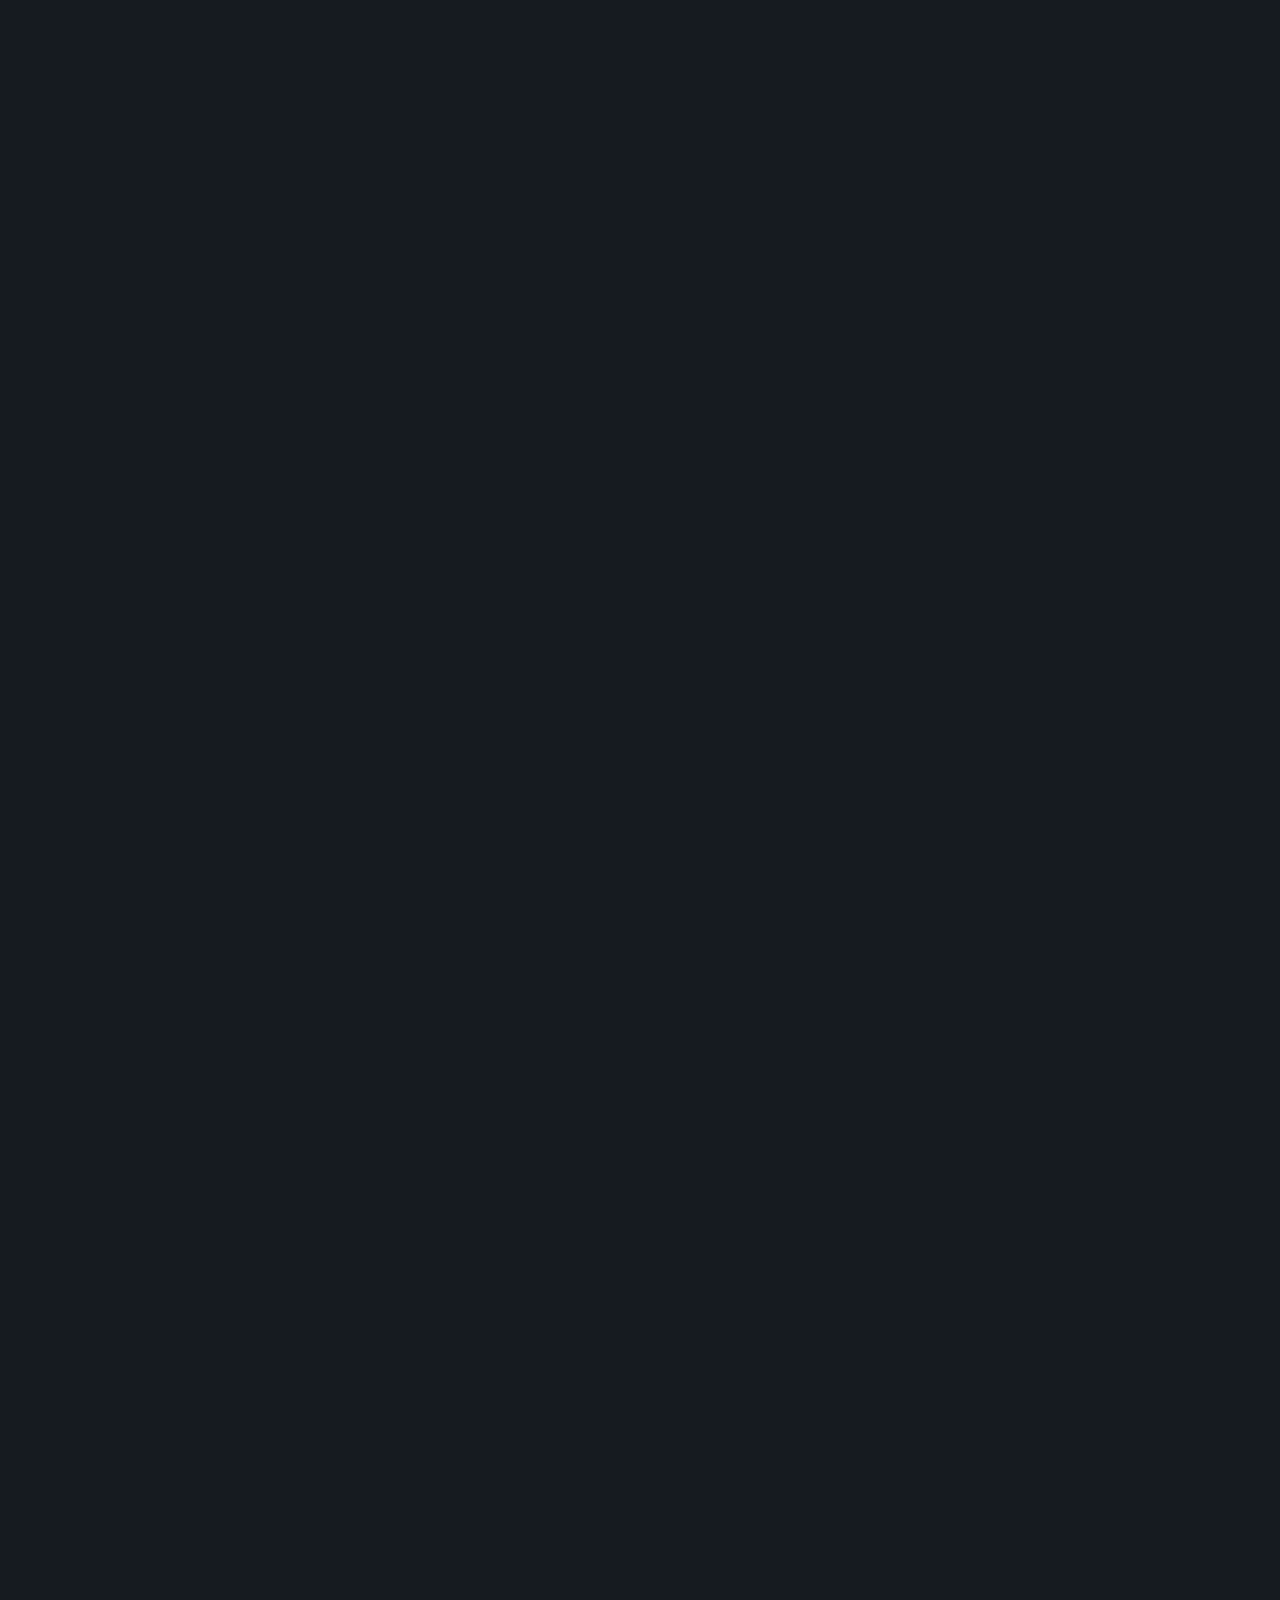
==== commit 77a3a212: "Add files via upload" ====
--- a/appendix.html
+++ b/appendix.html
@@ -2,6 +2,7 @@
 <html lang="en-GB">
 <head>
   <meta charset="UTF-8">
+  <script src="js/gate.js"></script>
   <meta name="viewport" content="width=device-width, initial-scale=1.0">
   <title>Appendix — MTFBYW</title>
   <link rel="stylesheet" href="css/tokens.css">
@@ -16,7 +17,8 @@
   <aside class="sidebar">
     <div class="sidebar-group">
       <span class="sidebar-label">Reference</span>
-      <a href="#languages"    class="sidebar-link">Languages</a>
+      <a href="#languages"    class="sidebar-link">Languages (Core)</a>
+      <a href="#languages-expanded" class="sidebar-link">Languages (Expanded)</a>
       <a href="#companions"   class="sidebar-link">Companions</a>
       <a href="#equipment"    class="sidebar-link">Equipment</a>
       <a href="#inventory"    class="sidebar-link">Inventory &amp; Burden</a>
@@ -46,48 +48,121 @@
     <!-- Languages -->
     <section id="languages" class="rule-section">
       <h2 class="section-title">Languages</h2>
-
-      <div class="grid-2">
-        <div class="card card--feature">
-          <div class="card__title">Galactic Basic</div>
-          <span class="badge badge--core" style="margin-bottom:var(--space-2);display:inline-block;">Core Rules</span>
-          <p>Known as Standard Galactic Basic, or Galactic Standard — the most prevalent language in the galaxy, with a number of different dialects and accents.</p>
-          <p>If you speak or understand Galactic Basic, you can read and understand the <strong>Aurebesh</strong>, <strong>High Galactic</strong>, and <strong>Outer Rim Basic</strong> scripts.</p>
-        </div>
-        <div class="card card--feature">
-          <div class="card__title">Binary</div>
-          <span class="badge badge--core" style="margin-bottom:var(--space-2);display:inline-block;">Core Rules</span>
-          <p>Also known as droidspeak or astromech — the language commonly spoken by droids. It consists of beeps and whistles strung together into what resembles sentences. Binary often needs to be translated for organics via computer systems, though some individuals can understand it natively.</p>
-        </div>
-        <div class="card card--feature">
-          <div class="card__title">Huttese</div>
-          <span class="badge badge--core" style="margin-bottom:var(--space-2);display:inline-block;">Core Rules</span>
-          <p>A language often spoken on Hutt-controlled worlds, originating from the Hutt species. Also a widespread trade language. Huttese shares structural similarities to Aqualish and Rodian, so a speaker may infer meaning from any of these languages.</p>
-        </div>
-        <div class="card card--feature">
-          <div class="card__title">Rodian</div>
-          <span class="badge badge--core" style="margin-bottom:var(--space-2);display:inline-block;">Core Rules</span>
-          <p>Also known as Rodese — a language spoken by members of the Rodian species. Shares structural similarities to Huttese and Aqualish, so a speaker may infer meaning from any of these languages.</p>
-        </div>
-        <div class="card card--feature">
-          <div class="card__title">Shyriiwook</div>
-          <span class="badge badge--core" style="margin-bottom:var(--space-2);display:inline-block;">Core Rules</span>
-          <p>The language of the Wookiees. It consists of growling and howls — difficult for anyone not a Wookiee to speak or learn. It has over one hundred and fifty words for wood, and many words for bloodshed. Those who understand Shyriiwook may also read Wookiee Script.</p>
-        </div>
-        <div class="card card--feature">
-          <div class="card__title">Twi'leki (Ryl)</div>
-          <span class="badge badge--core" style="margin-bottom:var(--space-2);display:inline-block;">Core Rules</span>
-          <p>A language spoken by Twi'leks from Ryloth. It combines verbal sounds and an elaborate sign language using the Twi'lek's lekku. That sign language allows the Twi'leks to communicate complete concepts without speaking a single word. Species without head-tails may only be able to commune in verbal Twi'leki.</p>
-        </div>
-        <div class="card">
-          <div class="card__title">Low Core Basic</div>
-          <span class="badge badge--sourcebook" style="margin-bottom:var(--space-2);display:inline-block;">Galactic Antiquities</span>
-          <p>A form of Basic that uses a different script entirely, and cannot be interpreted by speakers of Galactic Basic.</p>
-        </div>
-      </div>
-    </section>
-
-    <!-- Companions -->
+      <p>A collection of languages, tongues, and means of communication from a galaxy far, far away. When you gain a language from your Species, Origin, or Career, choose from the lists below. Languages marked with a source badge require GM approval if expanded content is in play.</p>
+
+      <div class="callout callout--tip" style="margin-bottom:var(--space-6);">
+        <div class="callout__icon">🗣️</div>
+        <div class="callout__body">
+          <div class="callout__title">Languages and literacy</div>
+          <p>Speaking a language and reading its script are two separate things. Each entry notes which scripts a speaker gains access to, if any. Some species can understand a language but not speak it — this is noted in their species entry.</p>
+        </div>
+      </div>
+
+      <h3 style="font-size:var(--text-xl);font-weight:900;color:var(--color-text);margin-bottom:var(--space-4);">Core Languages</h3>
+
+      <div class="feature-block">
+        <div class="feature-block__name">Galactic Basic <span style="font-size:11px;font-weight:400;color:var(--color-text-muted);font-family:var(--font-body);text-transform:none;letter-spacing:0;">also: Standard Galactic Basic · Galactic Standard</span></div>
+        <p>The most prevalent language in the galaxy, represented with a number of different dialects and accents. Speakers can read and understand the <strong>Aurebesh</strong>, <strong>High Galactic</strong>, and <strong>Outer Rim Basic</strong> scripts.</p>
+      </div>
+
+      <div class="feature-block">
+        <div class="feature-block__name">Huttese</div>
+        <p>A language often spoken on Hutt-controlled worlds, originating from the Hutt species. Huttese was also a widespread trade language. It contains structural similarities to <strong>Aqualish</strong> and <strong>Rodian</strong>, so that a speaker may <em>infer meaning</em> from either of those languages.</p>
+      </div>
+
+      <div class="feature-block">
+        <div class="feature-block__name">Shyriiwook</div>
+        <p>The language of the Wookiees. Consisting of growling and howls, it is difficult for anyone not a Wookiee to speak or learn. It has over one-hundred-and-fifty words for wood, and many words for bloodshed. Speakers may also read <strong>Wookiee Script</strong>.</p>
+      </div>
+
+      <div class="feature-block">
+        <div class="feature-block__name">Binary <span style="font-size:11px;font-weight:400;color:var(--color-text-muted);font-family:var(--font-body);text-transform:none;letter-spacing:0;">also: droidspeak · astromech</span></div>
+        <p>The language commonly spoken by droids. It consists of beeps and whistles strung together into what resemble sentences. Binary often needs translating for organics, though some are able to understand it without one.</p>
+      </div>
+
+      <div class="feature-block">
+        <div class="feature-block__name">Twi'leki <span style="font-size:11px;font-weight:400;color:var(--color-text-muted);font-family:var(--font-body);text-transform:none;letter-spacing:0;">also: Ryl</span></div>
+        <p>Spoken by Twi'leks from Ryloth, combining <strong>verbal sounds</strong> and an <strong>elaborate sign language</strong> using the Twi'lek's head-tails, called lekku. The sign language allows Twi'leks to communicate complete concepts without pronouncing a single word. Other species without head-tails may only commune in verbal Twi'leki.</p>
+      </div>
+
+      <div class="feature-block">
+        <div class="feature-block__name">Rodian <span style="font-size:11px;font-weight:400;color:var(--color-text-muted);font-family:var(--font-body);text-transform:none;letter-spacing:0;">also: Rodese</span></div>
+        <p>Spoken by the Rodian species. Contains structural similarities to <strong>Huttese</strong> and <strong>Aqualish</strong>, so that a speaker may <em>infer meaning</em> from either of those languages.</p>
+      </div>
+
+      <div class="feature-block">
+        <div class="feature-block__name">Bith</div>
+        <p>A precise and richly layered language native to Clak'dor VII. Famous for the sheer number of words it contains for sound, tone, and music — a Bith speaker can distinguish between dozens of tonal qualities that most species hear as identical. Widely used in scientific and musical circles. Speakers can also read <strong>Bith script</strong>, an angular notation system used for both written records and musical compositions.</p>
+      </div>
+
+      <div class="feature-block">
+        <div class="feature-block__name">Cerean</div>
+        <p>The slow, measured tongue of the Cereans of Cerea. Native speakers are known for their deliberate pacing and long, multi-clause sentences — a reflection of the binary brain processing each thought along two parallel lines. Cerean is rarely heard off-world, as most Cereans prefer to speak Galactic Basic out of courtesy when abroad.</p>
+      </div>
+
+      <div class="feature-block">
+        <div class="feature-block__name">Ghor <span style="font-size:11px;font-weight:400;color:var(--color-text-muted);font-family:var(--font-body);text-transform:none;letter-spacing:0;">spoken by the Ghorman people</span></div>
+        <p>A proud and lyrical language traditionally written in two paired scripts: <strong>Ghorelle</strong> (also called High Ghor), used in formal and ceremonial writing; and <strong>Dixian</strong> (Low Ghor), used in everyday correspondence and trade. Ghormans often greet visitors in Ghor first, switching to Galactic Basic only once respect has been shown. Speakers can read and write in both scripts.</p>
+      </div>
+
+      <div class="feature-block">
+        <div class="feature-block__name">Pheromonal Communication <span style="font-size:11px;font-weight:400;color:var(--color-text-muted);font-family:var(--font-body);text-transform:none;letter-spacing:0;">Rodian species</span></div>
+        <p>Used by the Rodian species alongside their spoken tongue. Conveys mood, intent, and warning through scent rather than sound. A Rodian's pheromones can carry meaning across a crowded room without a word being spoken — though only those with the right olfactory senses, typically other Rodians, can read them clearly.</p>
+      </div>
+
+      <div class="feature-block">
+        <div class="feature-block__name">Pkorian</div>
+        <p>The fluid, bird-like tongue of the Pkorians of Pkori, a hidden world in Wild Space. Rich with trills, clicks, and rapid pitch shifts — a reflection of the dense forests the species evolved within, where carrying clearly through the canopy mattered more than carrying loudly. Few off-worlders have heard Pkorian before the species began leaving home; fewer still have learned to speak it.</p>
+      </div>
+
+      <hr style="margin:var(--space-8) 0;">
+
+      <h3 id="languages-expanded" style="font-size:var(--text-xl);font-weight:900;color:var(--color-text);margin-bottom:var(--space-2);">Expanded Languages</h3>
+      <div class="callout callout--tip" style="margin-bottom:var(--space-6);">
+        <div class="callout__icon">📖</div>
+        <div class="callout__body">
+          <div class="callout__title">Sourcebook content</div>
+          <p>These languages are drawn from supplemental sourcebooks. Each entry notes its source. Confirm with your GM whether expanded content is in use at your table.</p>
+        </div>
+      </div>
+
+      <div class="feature-block">
+        <div class="feature-block__name">Low Core Basic <span class="badge badge--sourcebook" style="vertical-align:middle;">Luthen Rael's Galactic Antiquities</span></div>
+        <p>A form of Basic that uses a different script entirely, and cannot be interpreted by speakers of Galactic Basic.</p>
+      </div>
+
+      <div class="feature-block">
+        <div class="feature-block__name">Aqualish <span class="badge badge--sourcebook" style="vertical-align:middle;">Allies &amp; Adversaries</span></div>
+        <p>The native tongue of the Aqualish of Ando — a guttural language thick with low rolling consonants and slow, deliberate vowels. Contains structural similarities to <strong>Huttese</strong> and <strong>Rodian</strong>, so that a speaker may infer meaning from either. The three Aqualish subspecies — <strong>Aquala</strong>, <strong>Quara</strong>, and <strong>Ualaq</strong> — each carry distinct regional accents, and most Aqualish can place another's home district within a few words.</p>
+      </div>
+
+      <div class="feature-block">
+        <div class="feature-block__name">Barabel <span class="badge badge--sourcebook" style="vertical-align:middle;">Allies &amp; Adversaries</span></div>
+        <p>A hissing, clicking tongue spoken by the saurian Barabel of Barab. Makes heavy use of low sibilants and throat rasps that most humanoid species cannot reproduce without injury. Speakers tend to bare their needle-sharp teeth as a natural part of speech, which other species often misread as a threat display. Those who understand Barabel can also read the rough, glyph-based hunting marks the Barabel leave on rocks and tree-trunks.</p>
+      </div>
+
+      <div class="feature-block">
+        <div class="feature-block__name">Evereni <span class="badge badge--sourcebook" style="vertical-align:middle;">Beyond the Stormwall</span></div>
+        <p>The native tongue of the slate-grey Evereni, scattered across the galaxy after the storms that destroyed Everon five centuries ago. Evereni has no single dialect — exile and survival have splintered the language into dozens of regional forms, each shaped by the worlds the Evereni have passed through. Two Evereni meeting for the first time will often spend their opening exchange testing one another's accents, finding common ground before any business is done.</p>
+      </div>
+
+      <div class="feature-block">
+        <div class="feature-block__name">Poobian <span class="badge badge--sourcebook" style="vertical-align:middle;">Beyond the Stormwall</span></div>
+        <p>The booming, deep-throated tongue of the Pooba of Myllnaab. Makes use of resonant chest tones and rumbling pitch shifts that no smaller-throated species can reproduce. Pooba can understand Galactic Basic perfectly well, but the shape of their vocal apparatus prevents them from speaking it. A Pooba abroad in the galaxy is therefore often heard speaking Poobian, while answering questions put to them in Basic.</p>
+      </div>
+
+      <div class="feature-block">
+        <div class="feature-block__name">Tynnan <span class="badge badge--sourcebook" style="vertical-align:middle;">Beyond the Stormwall</span></div>
+        <p>The whistling, chittering tongue of the Tynnan of Tynna. Rich in scent-based and whisker-based modifiers that subtly alter the meaning of spoken words — modifiers that other species can neither sense nor learn. Tynnans can understand Galactic Basic but cannot pronounce it cleanly, and are often heard speaking their own language while listening attentively in another.</p>
+      </div>
+
+      <div class="feature-block">
+        <div class="feature-block__name">Vintian <span class="badge badge--sourcebook" style="vertical-align:middle;">Beyond the Stormwall</span></div>
+        <p>The slow, grinding tongue of the Vintians of Vint. Spoken at frequencies and with mineral resonances that no fleshy mouth can reproduce — to most species, a Vintian conversation sounds like distant rocks settling in the dark. Vintians can understand Galactic Basic but cannot pronounce a word of it. Skilled translators sometimes use vibration-sensitive rigs to capture the lower registers of Vintian speech.</p>
+      </div>
+
+    </section>
+
     <section id="companions" class="rule-section">
       <h2 class="section-title">Companions</h2>
       <p>Heroes often journey with loyal droids, cunning creatures, or enigmatic entities. Companions support the Hero without overshadowing them. They scout, slice, heal, distract, bolster, or simply add heart and narrative weight.</p>
--- a/css/layout.css
+++ b/css/layout.css
@@ -24,19 +24,20 @@
 }
 
 .site-logo {
-  font-family: var(--font-display);
-  font-size: 20px; /* heading-sm equivalent */
-  /* ITC Serif Gothic Heavy for logo — brand display */
-  font-weight: 700;
-  color: var(--color-text);
-  letter-spacing: 0.06em;
-  text-transform: uppercase;
+  display: flex;
+  align-items: center;
   flex-shrink: 0;
   text-decoration: none;
-}
-
-.site-logo span {
-  color: var(--color-text-gold);
+  opacity: 1;
+  transition: opacity 0.15s;
+}
+
+.site-logo:hover { opacity: 0.8; }
+
+.site-logo img {
+  display: block;
+  height: 28px;
+  width: auto;
 }
 
 .site-nav {
